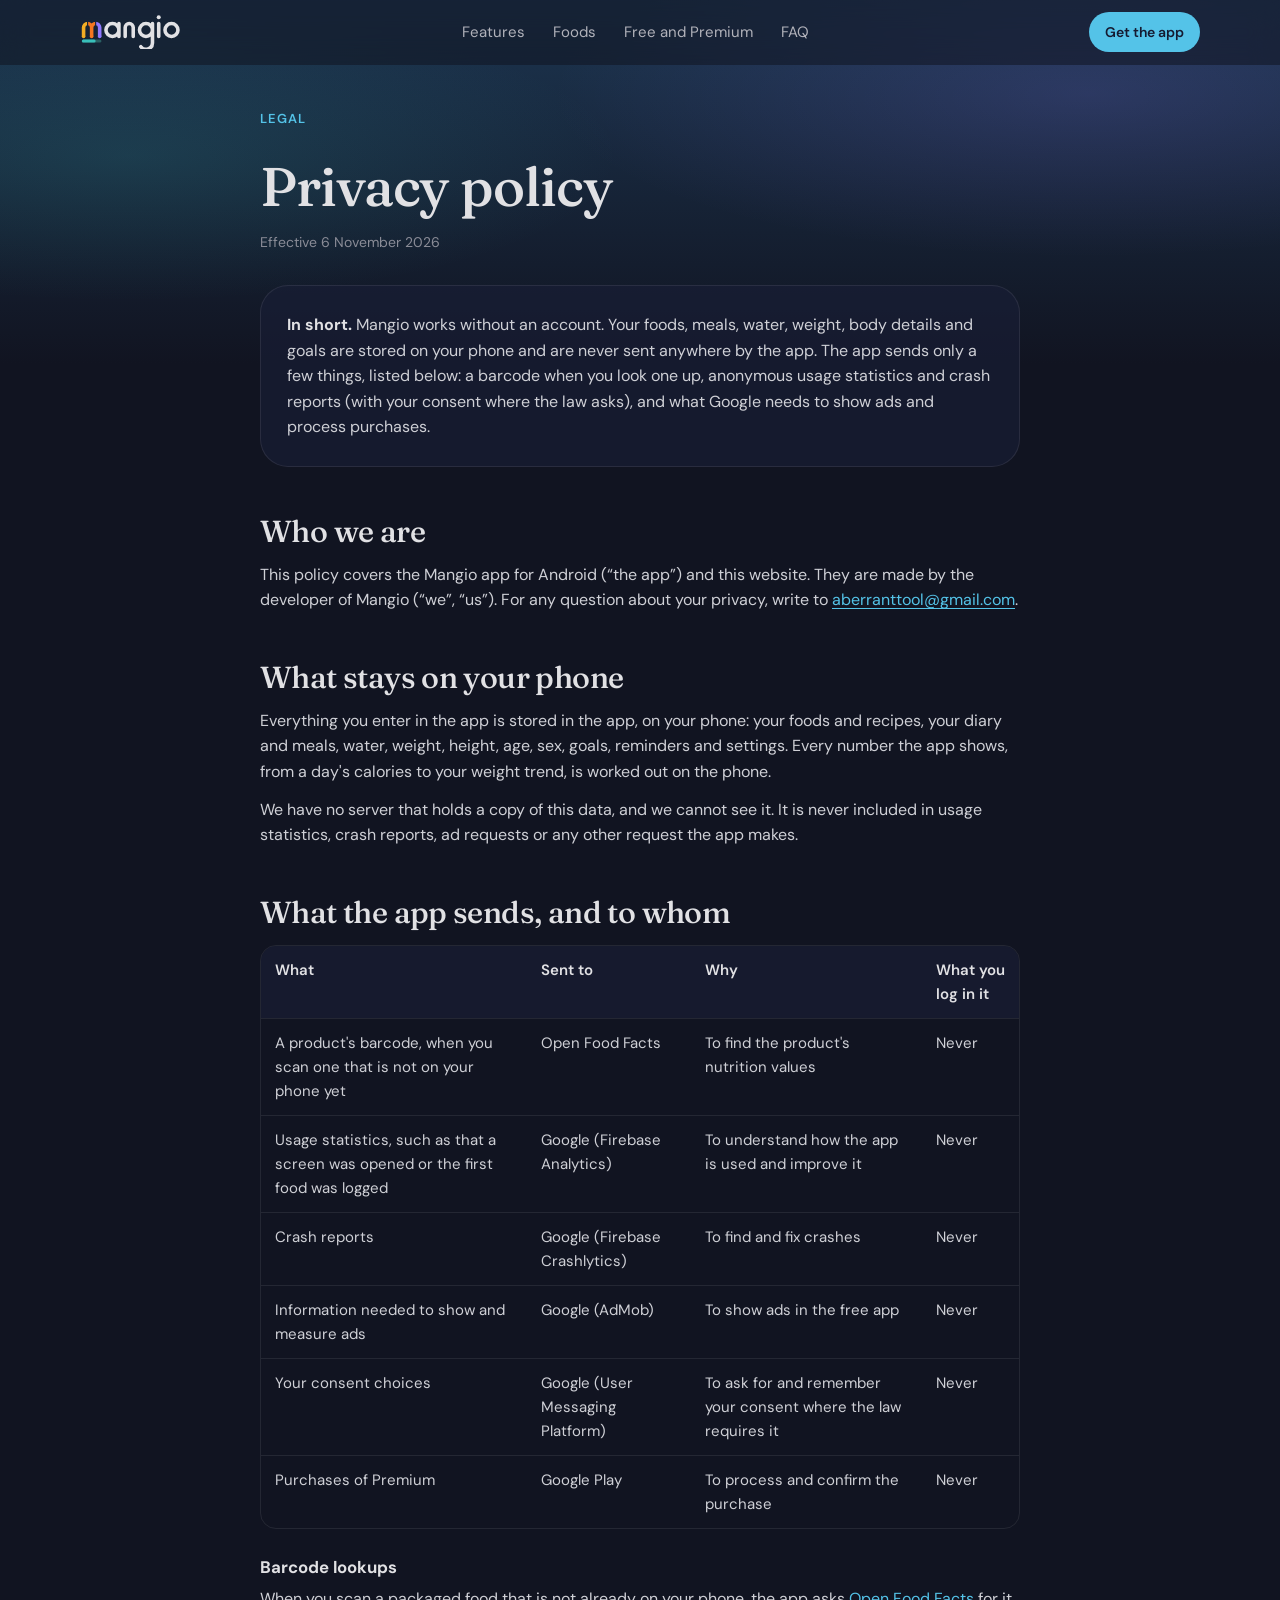
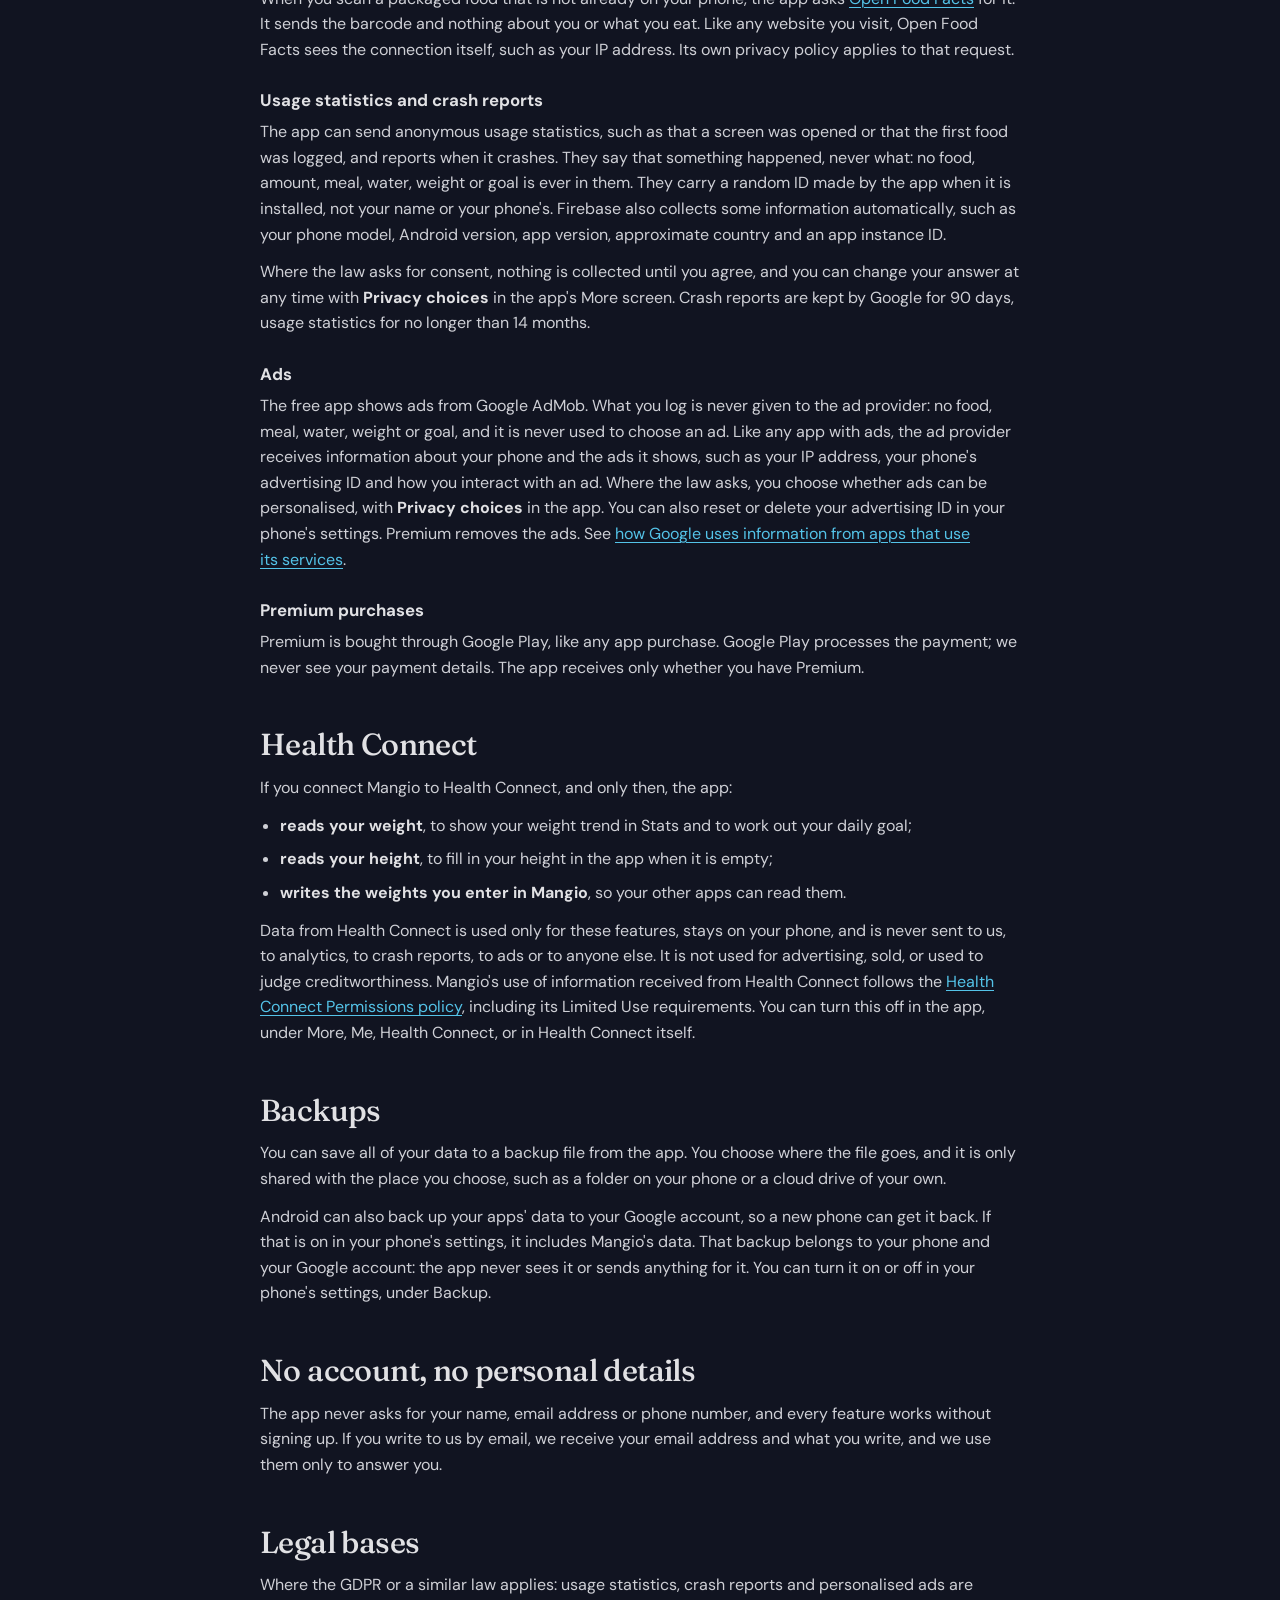
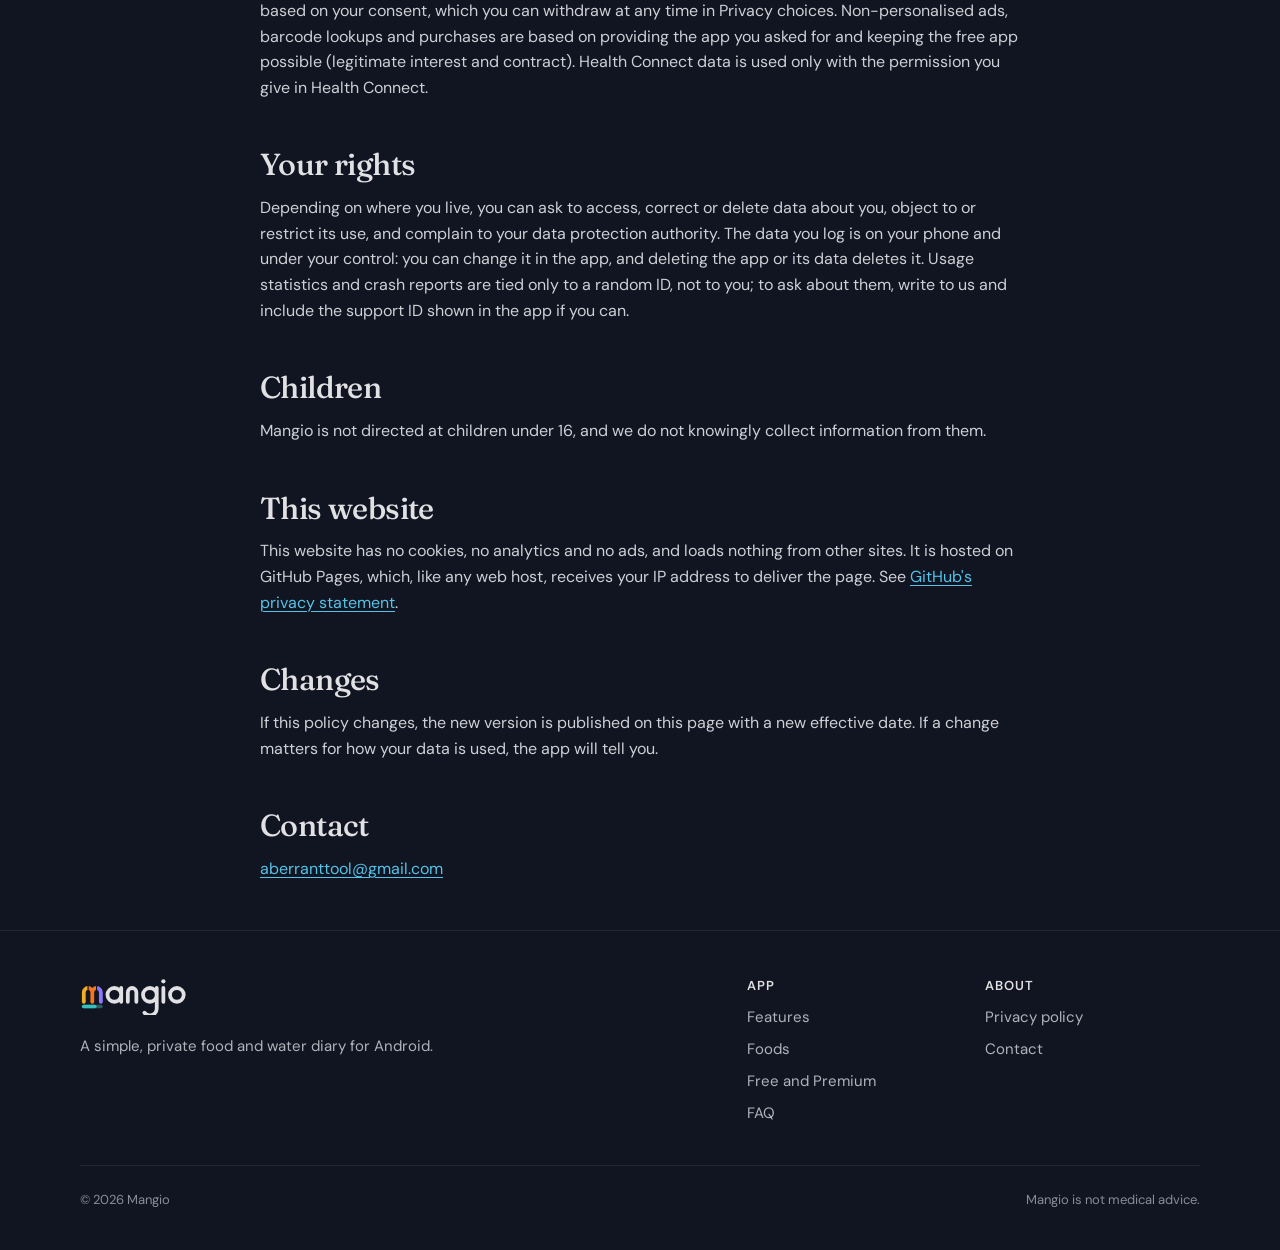
==== privacy/index.html @ 632b17ab "First version of the Mangio website: home page, privacy policy and 404, dark only, in the app's colo" ====
<!doctype html>
<html lang="en">
<head>
  <meta charset="utf-8">
  <meta name="viewport" content="width=device-width, initial-scale=1, viewport-fit=cover">
  <title>Privacy policy · Mangio</title>
  <meta name="description" content="What Mangio keeps on your phone, what it sends and to whom, and your choices. What you log is never sent anywhere.">
  <link rel="canonical" href="https://mangiodiary.com/privacy/">
  <meta name="theme-color" content="#111421">
  <meta name="color-scheme" content="dark">
  <link rel="icon" href="/favicon.svg" type="image/svg+xml">
  <link rel="apple-touch-icon" href="/assets/img/apple-touch-icon.png">
  <meta property="og:type" content="article">
  <meta property="og:site_name" content="Mangio">
  <meta property="og:title" content="Mangio privacy policy">
  <meta property="og:url" content="https://mangiodiary.com/privacy/">
  <link rel="preload" href="/assets/fonts/fraunces.woff2" as="font" type="font/woff2" crossorigin>
  <link rel="preload" href="/assets/fonts/dm-sans.woff2" as="font" type="font/woff2" crossorigin>
  <link rel="stylesheet" href="/assets/css/site.css">
</head>
<body>
  <a class="skip" href="#main">Skip to content</a>
  <div class="backdrop" aria-hidden="true" style="height:520px"></div>

  <header class="site-header">
    <nav class="wrap nav" aria-label="Main">
      <a class="brand" href="/" aria-label="Mangio home">
        <svg viewBox="6 10 226 76" aria-hidden="true"><use href="#wordmark"/></svg>
      </a>
      <ul class="nav-links">
        <li><a href="/#features">Features</a></li>
        <li><a href="/#foods">Foods</a></li>
        <li><a href="/#plans">Free and Premium</a></li>
        <li><a href="/#faq">FAQ</a></li>
      </ul>
      <a class="btn btn-primary btn-small" href="/#get">Get the app</a>
    </nav>
  </header>

  <main id="main" class="wrap">
    <article class="doc">
      <span class="eyebrow">Legal</span>
      <h1>Privacy policy</h1>
      <p class="updated">Effective 6 November 2026</p>

      <div class="card summary">
        <p style="margin-top:0"><strong>In short.</strong> Mangio works without an account. Your foods, meals, water, weight, body details and goals are stored on your phone and are never sent anywhere by the app. The app sends only a few things, listed below: a barcode when you look one up, anonymous usage statistics and crash reports (with your consent where the law asks), and what Google needs to show ads and process purchases.</p>
      </div>

      <h2>Who we are</h2>
      <p>This policy covers the Mangio app for Android (“the app”) and this website. They are made by the developer of Mangio (“we”, “us”). For any question about your privacy, write to <a href="mailto:aberranttool@gmail.com">aberranttool@gmail.com</a>.</p>

      <h2>What stays on your phone</h2>
      <p>Everything you enter in the app is stored in the app, on your phone: your foods and recipes, your diary and meals, water, weight, height, age, sex, goals, reminders and settings. Every number the app shows, from a day's calories to your weight trend, is worked out on the phone.</p>
      <p>We have no server that holds a copy of this data, and we cannot see it. It is never included in usage statistics, crash reports, ad requests or any other request the app makes.</p>

      <h2>What the app sends, and to whom</h2>
      <div class="table-wrap">
        <table>
          <thead>
            <tr><th>What</th><th>Sent to</th><th>Why</th><th>What you log in it</th></tr>
          </thead>
          <tbody>
            <tr><td>A product's barcode, when you scan one that is not on your phone yet</td><td>Open Food Facts</td><td>To find the product's nutrition values</td><td>Never</td></tr>
            <tr><td>Usage statistics, such as that a screen was opened or the first food was logged</td><td>Google (Firebase Analytics)</td><td>To understand how the app is used and improve it</td><td>Never</td></tr>
            <tr><td>Crash reports</td><td>Google (Firebase Crashlytics)</td><td>To find and fix crashes</td><td>Never</td></tr>
            <tr><td>Information needed to show and measure ads</td><td>Google (AdMob)</td><td>To show ads in the free app</td><td>Never</td></tr>
            <tr><td>Your consent choices</td><td>Google (User Messaging Platform)</td><td>To ask for and remember your consent where the law requires it</td><td>Never</td></tr>
            <tr><td>Purchases of Premium</td><td>Google Play</td><td>To process and confirm the purchase</td><td>Never</td></tr>
          </tbody>
        </table>
      </div>

      <h3>Barcode lookups</h3>
      <p>When you scan a packaged food that is not already on your phone, the app asks <a href="https://world.openfoodfacts.org">Open Food Facts</a> for it. It sends the barcode and nothing about you or what you eat. Like any website you visit, Open Food Facts sees the connection itself, such as your IP address. Its own privacy policy applies to that request.</p>

      <h3>Usage statistics and crash reports</h3>
      <p>The app can send anonymous usage statistics, such as that a screen was opened or that the first food was logged, and reports when it crashes. They say that something happened, never what: no food, amount, meal, water, weight or goal is ever in them. They carry a random ID made by the app when it is installed, not your name or your phone's. Firebase also collects some information automatically, such as your phone model, Android version, app version, approximate country and an app instance ID.</p>
      <p>Where the law asks for consent, nothing is collected until you agree, and you can change your answer at any time with <strong>Privacy choices</strong> in the app's More screen. Crash reports are kept by Google for 90 days, usage statistics for no longer than 14 months.</p>

      <h3>Ads</h3>
      <p>The free app shows ads from Google AdMob. What you log is never given to the ad provider: no food, meal, water, weight or goal, and it is never used to choose an ad. Like any app with ads, the ad provider receives information about your phone and the ads it shows, such as your IP address, your phone's advertising ID and how you interact with an ad. Where the law asks, you choose whether ads can be personalised, with <strong>Privacy choices</strong> in the app. You can also reset or delete your advertising ID in your phone's settings. Premium removes the ads. See <a href="https://policies.google.com/technologies/partner-sites">how Google uses information from apps that use its services</a>.</p>

      <h3>Premium purchases</h3>
      <p>Premium is bought through Google Play, like any app purchase. Google Play processes the payment; we never see your payment details. The app receives only whether you have Premium.</p>

      <h2>Health Connect</h2>
      <p>If you connect Mangio to Health Connect, and only then, the app:</p>
      <ul>
        <li><strong>reads your weight</strong>, to show your weight trend in Stats and to work out your daily goal;</li>
        <li><strong>reads your height</strong>, to fill in your height in the app when it is empty;</li>
        <li><strong>writes the weights you enter in Mangio</strong>, so your other apps can read them.</li>
      </ul>
      <p>Data from Health Connect is used only for these features, stays on your phone, and is never sent to us, to analytics, to crash reports, to ads or to anyone else. It is not used for advertising, sold, or used to judge creditworthiness. Mangio's use of information received from Health Connect follows the <a href="https://support.google.com/googleplay/android-developer/answer/12991134">Health Connect Permissions policy</a>, including its Limited Use requirements. You can turn this off in the app, under More, Me, Health Connect, or in Health Connect itself.</p>

      <h2>Backups</h2>
      <p>You can save all of your data to a backup file from the app. You choose where the file goes, and it is only shared with the place you choose, such as a folder on your phone or a cloud drive of your own.</p>
      <p>Android can also back up your apps' data to your Google account, so a new phone can get it back. If that is on in your phone's settings, it includes Mangio's data. That backup belongs to your phone and your Google account: the app never sees it or sends anything for it. You can turn it on or off in your phone's settings, under Backup.</p>

      <h2>No account, no personal details</h2>
      <p>The app never asks for your name, email address or phone number, and every feature works without signing up. If you write to us by email, we receive your email address and what you write, and we use them only to answer you.</p>

      <h2>Legal bases</h2>
      <p>Where the GDPR or a similar law applies: usage statistics, crash reports and personalised ads are based on your consent, which you can withdraw at any time in Privacy choices. Non-personalised ads, barcode lookups and purchases are based on providing the app you asked for and keeping the free app possible (legitimate interest and contract). Health Connect data is used only with the permission you give in Health Connect.</p>

      <h2>Your rights</h2>
      <p>Depending on where you live, you can ask to access, correct or delete data about you, object to or restrict its use, and complain to your data protection authority. The data you log is on your phone and under your control: you can change it in the app, and deleting the app or its data deletes it. Usage statistics and crash reports are tied only to a random ID, not to you; to ask about them, write to us and include the support ID shown in the app if you can.</p>

      <h2>Children</h2>
      <p>Mangio is not directed at children under 16, and we do not knowingly collect information from them.</p>

      <h2>This website</h2>
      <p>This website has no cookies, no analytics and no ads, and loads nothing from other sites. It is hosted on GitHub Pages, which, like any web host, receives your IP address to deliver the page. See <a href="https://docs.github.com/en/site-policy/privacy-policies/github-general-privacy-statement">GitHub's privacy statement</a>.</p>

      <h2>Changes</h2>
      <p>If this policy changes, the new version is published on this page with a new effective date. If a change matters for how your data is used, the app will tell you.</p>

      <h2>Contact</h2>
      <p><a href="mailto:aberranttool@gmail.com">aberranttool@gmail.com</a></p>
    </article>
  </main>

  <footer class="site-footer">
    <div class="wrap">
      <div class="footer-grid">
        <div>
          <a class="brand" href="/" aria-label="Mangio home">
            <svg viewBox="6 10 226 76" aria-hidden="true"><use href="#wordmark"/></svg>
          </a>
          <p>A simple, private food and water diary for Android.</p>
        </div>
        <div class="footer-cols">
          <div>
            <h2>App</h2>
            <ul>
              <li><a href="/#features">Features</a></li>
              <li><a href="/#foods">Foods</a></li>
              <li><a href="/#plans">Free and Premium</a></li>
              <li><a href="/#faq">FAQ</a></li>
            </ul>
          </div>
          <div>
            <h2>About</h2>
            <ul>
              <li><a href="/privacy/">Privacy policy</a></li>
              <li><a href="mailto:aberranttool@gmail.com">Contact</a></li>
            </ul>
          </div>
        </div>
      </div>
      <div class="legal">
        <span>© <span data-year>2026</span> Mangio</span>
        <span>Mangio is not medical advice.</span>
      </div>
    </div>
  </footer>

  <svg width="0" height="0" style="position:absolute" aria-hidden="true" focusable="false">
    <defs>
      <clipPath id="mark-clip"><path d="M0,0 H21.75 V100 H0 Z M24.25,0 H39.75 V100 H24.25 Z M42.25,0 H70 V100 H42.25 Z"/></clipPath>
      <g id="mark">
        <g clip-path="url(#mark-clip)" fill="none" stroke-width="8">
          <path d="M14,58 V38 A9,9 0 0,1 23,29" stroke="#F2AD24"/>
          <path d="M23,29 A9,9 0 0,1 32,38 V58 M32,38 A9,9 0 0,1 41,29" stroke="#F47621"/>
          <path d="M41,29 A9,9 0 0,1 50,38 V58" stroke="#8F78FF"/>
          <circle cx="14" cy="58" r="4" fill="#F2AD24" stroke="none"/>
          <circle cx="32" cy="58" r="4" fill="#F47621" stroke="none"/>
          <circle cx="50" cy="58" r="4" fill="#8F78FF" stroke="none"/>
        </g>
        <path d="M13.5,64.5 H50.5 A3.5,3.5 0 0,1 50.5,71.5 H13.5 A3.5,3.5 0 0,1 13.5,64.5 Z" fill="#2A5F63"/>
        <path d="M13.5,64.5 H37.5 A3.5,3.5 0 0,1 37.5,71.5 H13.5 A3.5,3.5 0 0,1 13.5,64.5 Z" fill="#38BFBA"/>
      </g>
      <g id="wordmark">
        <use href="#mark"/>
        <path d="M64,43.5 A14.5,14.5 0 1,0 93,43.5 A14.5,14.5 0 1,0 64,43.5 M93,29 V58 M107,58 V38 A9,9 0 0,1 125,38 V58 M139,43.5 A14.5,14.5 0 1,0 168,43.5 A14.5,14.5 0 1,0 139,43.5 M168,29 V72 A14.5,14.5 0 0,1 142,81 M182,29 V58 M196,43.5 A14.5,14.5 0 1,0 225,43.5 A14.5,14.5 0 1,0 196,43.5" fill="none" stroke="#e1e1e4" stroke-width="8" stroke-linecap="round"/>
        <circle cx="182" cy="15" r="4.5" fill="#e1e1e4"/>
      </g>
    </defs>
  </svg>

  <script src="/assets/js/site.js" defer></script>
</body>
</html>
---- assets/css/site.css ----
/* Mangio website. Dark only, colours from the app's dark theme (core/design Theme.kt, colors.xml). */

@font-face {
  font-family: "Fraunces";
  src: url("../fonts/fraunces.woff2") format("woff2");
  font-weight: 100 900;
  font-style: normal;
  font-display: swap;
}

@font-face {
  font-family: "DM Sans";
  src: url("../fonts/dm-sans.woff2") format("woff2");
  font-weight: 100 1000;
  font-style: normal;
  font-display: swap;
}

:root {
  color-scheme: dark;

  /* App theme */
  --bg: #111421;
  --bg-deep: #0c0e18;
  --bg-top: #1c3550;
  --surface: #1a1f38;
  --surface-soft: rgba(26, 31, 56, 0.6);
  --text: #e1e1e4;
  --muted: #b1b2ba;
  --faint: #8a8c97;
  --primary: #54c3e8;
  --on-primary: #151a30;
  --line: rgba(225, 225, 228, 0.09);
  --line-strong: rgba(225, 225, 228, 0.16);

  /* Nutrient colours, as in the app and its logo */
  --calories: #38bfba;
  --carbs: #f2ad24;
  --protein: #f47621;
  --fat: #8f78ff;
  --water: #4a90e8;
  --success: #48c942;

  --serif: "Fraunces", Georgia, "Times New Roman", serif;
  --sans: "DM Sans", system-ui, -apple-system, "Segoe UI", Roboto, sans-serif;

  --gutter: 20px;
  --max: 1160px;
  --radius-lg: 28px;
  --radius-md: 20px;
}

*,
*::before,
*::after {
  box-sizing: border-box;
}

html {
  -webkit-text-size-adjust: 100%;
  text-size-adjust: 100%;
  scroll-behavior: smooth;
  scroll-padding-top: 84px;
}

@media (prefers-reduced-motion: reduce) {
  html {
    scroll-behavior: auto;
  }

  *,
  *::before,
  *::after {
    transition: none !important;
    animation: none !important;
  }
}

body {
  margin: 0;
  background: var(--bg);
  color: var(--text);
  font-family: var(--sans);
  font-size: 16px;
  line-height: 1.6;
  -webkit-font-smoothing: antialiased;
  overflow-x: hidden;
}

img,
svg {
  display: block;
  max-width: 100%;
}

a {
  color: var(--primary);
  text-decoration-thickness: 1px;
  text-underline-offset: 3px;
}

a:hover {
  color: #8ad8f2;
}

:focus-visible {
  outline: 2px solid var(--primary);
  outline-offset: 3px;
  border-radius: 6px;
}

h1,
h2,
h3 {
  font-family: var(--serif);
  font-weight: 500;
  line-height: 1.08;
  letter-spacing: -0.02em;
  margin: 0;
  text-wrap: balance;
  font-variation-settings: "SOFT" 50, "WONK" 0;
}

h1 {
  font-size: clamp(2.6rem, 9vw, 4.5rem);
}

h2 {
  font-size: clamp(2rem, 6.4vw, 3.1rem);
}

h3 {
  font-size: 1.35rem;
  line-height: 1.25;
  letter-spacing: -0.01em;
}

p {
  margin: 0;
  text-wrap: pretty;
}

.wrap {
  width: 100%;
  max-width: var(--max);
  margin: 0 auto;
  padding: 0 var(--gutter);
}

.skip {
  position: absolute;
  left: -9999px;
  top: 8px;
  z-index: 100;
  background: var(--primary);
  color: var(--on-primary);
  padding: 8px 14px;
  border-radius: 999px;
}

.skip:focus {
  left: 8px;
}

/* Page background: the app's blue-to-night gradient, with soft nutrient-coloured glows */
.backdrop {
  position: absolute;
  inset: 0 0 auto 0;
  height: 1100px;
  z-index: -1;
  pointer-events: none;
  background:
    radial-gradient(60% 45% at 85% 18%, rgba(143, 120, 255, 0.16), transparent 70%),
    radial-gradient(55% 40% at 10% 30%, rgba(56, 191, 186, 0.14), transparent 70%),
    linear-gradient(180deg, var(--bg-top) 0%, var(--bg) 70%);
}

/* Header */
.site-header {
  position: sticky;
  top: 0;
  z-index: 50;
  backdrop-filter: blur(14px);
  -webkit-backdrop-filter: blur(14px);
  background: rgba(17, 20, 33, 0.55);
  border-bottom: 1px solid transparent;
  transition: border-color 0.2s, background 0.2s;
}

.site-header.scrolled {
  background: rgba(17, 20, 33, 0.82);
  border-bottom-color: var(--line);
}

.nav {
  display: flex;
  align-items: center;
  justify-content: space-between;
  gap: 16px;
  height: 64px;
}

.brand {
  display: inline-flex;
  align-items: center;
  color: var(--text);
}

.brand svg {
  height: 34px;
  width: auto;
}

.nav-links {
  display: none;
  list-style: none;
  margin: 0;
  padding: 0;
  gap: 28px;
}

.nav-links a {
  color: var(--muted);
  text-decoration: none;
  font-size: 15px;
}

.nav-links a:hover {
  color: var(--text);
}

@media (min-width: 820px) {
  .nav-links {
    display: flex;
  }
}

/* Buttons */
.btn {
  display: inline-flex;
  align-items: center;
  justify-content: center;
  gap: 10px;
  min-height: 48px;
  padding: 0 22px;
  border-radius: 999px;
  font-family: var(--sans);
  font-size: 15px;
  font-weight: 600;
  text-decoration: none;
  white-space: nowrap;
  transition: transform 0.15s, background 0.15s, border-color 0.15s;
}

.btn:active {
  transform: scale(0.98);
}

.btn-primary {
  background: var(--primary);
  color: var(--on-primary);
}

.btn-primary:hover {
  background: #7bd3ef;
  color: var(--on-primary);
}

.btn-ghost {
  color: var(--text);
  border: 1px solid var(--line-strong);
  background: rgba(225, 225, 228, 0.03);
}

.btn-ghost:hover {
  color: var(--text);
  border-color: rgba(225, 225, 228, 0.32);
}

.btn-small {
  min-height: 40px;
  padding: 0 16px;
  font-size: 14px;
}

/* Google Play button, drawn from shapes; "Coming soon" until the listing is live */
.store {
  display: inline-flex;
  align-items: center;
  gap: 12px;
  min-height: 56px;
  padding: 8px 22px 8px 16px;
  border-radius: 16px;
  background: #000;
  border: 1px solid var(--line-strong);
  color: #fff;
  text-decoration: none;
}

.store:hover {
  color: #fff;
  border-color: rgba(225, 225, 228, 0.36);
}

.store svg {
  width: 26px;
  height: 28px;
  flex: none;
}

.store span {
  display: flex;
  flex-direction: column;
  line-height: 1.15;
}

.store small {
  font-size: 11px;
  letter-spacing: 0.04em;
  text-transform: uppercase;
  color: #c9cad0;
}

.store strong {
  font-size: 19px;
  font-weight: 600;
  letter-spacing: -0.01em;
}

/* Small labels */
.eyebrow {
  display: inline-flex;
  align-items: center;
  gap: 8px;
  font-size: 13px;
  font-weight: 600;
  letter-spacing: 0.08em;
  text-transform: uppercase;
  color: var(--primary);
  margin-bottom: 16px;
}

.pill {
  display: inline-flex;
  align-items: center;
  gap: 10px;
  padding: 6px 14px 6px 6px;
  border-radius: 999px;
  border: 1px solid var(--line-strong);
  background: rgba(26, 31, 56, 0.55);
  color: var(--muted);
  font-size: 14px;
}

.pill b {
  padding: 3px 10px;
  border-radius: 999px;
  background: rgba(84, 195, 232, 0.16);
  color: var(--primary);
  font-size: 12px;
  font-weight: 700;
  letter-spacing: 0.04em;
  text-transform: uppercase;
}

/* Hero */
.hero {
  padding: 40px 0 72px;
}

.hero-grid {
  display: grid;
  gap: 48px;
  align-items: center;
}

.hero h1 {
  margin: 22px 0 20px;
}

.hero h1 em {
  font-style: italic;
  color: var(--primary);
}

.lead {
  font-size: 18px;
  color: var(--muted);
  max-width: 34em;
}

.hero-actions {
  display: flex;
  flex-wrap: wrap;
  gap: 12px;
  margin-top: 30px;
}

.facts {
  display: grid;
  grid-template-columns: repeat(3, minmax(0, 1fr));
  gap: 12px;
  margin: 40px 0 0;
  padding: 0;
  list-style: none;
  max-width: 520px;
}

.facts li {
  border-left: 1px solid var(--line-strong);
  padding-left: 14px;
}

.facts strong {
  display: block;
  font-family: var(--serif);
  font-weight: 500;
  font-size: clamp(1.6rem, 6vw, 2.1rem);
  line-height: 1.1;
  color: var(--text);
}

.facts span {
  display: block;
  font-size: 13px;
  line-height: 1.35;
  color: var(--muted);
  margin-top: 4px;
}

.hero-phones {
  position: relative;
  display: flex;
  justify-content: center;
  padding: 0 0 8px;
}

.hero-phones .phone-back {
  display: none;
}

@media (min-width: 560px) {
  .hero-phones .phone-back {
    display: block;
    position: absolute;
    left: 50%;
    top: 48px;
    transform: translateX(10%) rotate(5deg);
    opacity: 0.85;
  }

  .hero-phones .phone-front {
    transform: translateX(-26%) rotate(-3deg);
  }
}

@media (min-width: 960px) {
  .hero {
    padding: 64px 0 96px;
  }

  .hero-grid {
    grid-template-columns: 1.05fr 1fr;
  }

  .hero-phones {
    min-height: 640px;
  }
}

/* Phone mockup */
.phone {
  position: relative;
  width: min(280px, 72vw);
  aspect-ratio: 1080 / 2280;
  border-radius: 40px;
  padding: 9px;
  background: linear-gradient(160deg, #2a3150, #12162a 60%);
  box-shadow:
    0 0 0 1px rgba(225, 225, 228, 0.12),
    0 30px 80px -20px rgba(0, 0, 0, 0.7),
    0 0 90px -30px rgba(84, 195, 232, 0.35);
}

.phone::before {
  /* Camera punch hole */
  content: "";
  position: absolute;
  top: 17px;
  left: 50%;
  width: 10px;
  height: 10px;
  margin-left: -5px;
  border-radius: 50%;
  background: #05060a;
  z-index: 2;
}

.phone img {
  width: 100%;
  height: 100%;
  object-fit: cover;
  object-position: top;
  border-radius: 31px;
  background: var(--bg);
}

/* Sections */
.section {
  padding: 72px 0;
}

@media (min-width: 960px) {
  .section {
    padding: 112px 0;
  }
}

.section-head {
  max-width: 720px;
  margin-bottom: 40px;
}

.section-head p {
  margin-top: 18px;
  font-size: 18px;
  color: var(--muted);
}

.center {
  text-align: center;
  margin-left: auto;
  margin-right: auto;
}

.card {
  background: var(--surface-soft);
  border: 1px solid var(--line);
  border-radius: var(--radius-lg);
  padding: 26px;
}

.card p {
  color: var(--muted);
  margin-top: 10px;
}

.grid-3 {
  display: grid;
  gap: 16px;
}

@media (min-width: 760px) {
  .grid-3 {
    grid-template-columns: repeat(3, 1fr);
  }
}

.icon-dot {
  width: 48px;
  height: 48px;
  border-radius: 50%;
  display: grid;
  place-items: center;
  margin-bottom: 20px;
  border: 3px solid currentColor;
}

.icon-dot svg {
  width: 22px;
  height: 22px;
}

.c-calories { color: var(--calories); }
.c-carbs { color: var(--carbs); }
.c-protein { color: var(--protein); }
.c-fat { color: var(--fat); }
.c-water { color: var(--water); }
.c-primary { color: var(--primary); }

/* Feature switcher */
.features {
  display: grid;
  gap: 40px;
  align-items: center;
}

.features .phone-wrap {
  display: flex;
  justify-content: center;
}

.feature-list {
  display: grid;
  gap: 10px;
  margin: 0;
  padding: 0;
  list-style: none;
}

.feature-tab {
  width: 100%;
  text-align: left;
  font: inherit;
  color: inherit;
  cursor: pointer;
  background: transparent;
  border: 1px solid transparent;
  border-radius: var(--radius-md);
  padding: 18px 20px;
  display: grid;
  grid-template-columns: auto 1fr;
  gap: 4px 16px;
  transition: background 0.2s, border-color 0.2s;
}

.feature-tab:hover {
  background: rgba(26, 31, 56, 0.4);
}

.feature-tab[aria-selected="true"] {
  background: var(--surface-soft);
  border-color: var(--line-strong);
}

.feature-tab .num {
  grid-row: span 2;
  font-family: var(--serif);
  font-size: 15px;
  color: var(--faint);
  padding-top: 3px;
}

.feature-tab[aria-selected="true"] .num {
  color: var(--primary);
}

.feature-tab h3 {
  font-size: 1.25rem;
}

.feature-tab p {
  color: var(--muted);
  font-size: 15px;
}

.phone-swap img {
  transition: opacity 0.25s;
}

@media (min-width: 900px) {
  .features {
    grid-template-columns: 1fr 1fr;
    gap: 64px;
  }

  .features .phone-wrap {
    order: 2;
  }

  .phone-swap {
    width: 300px;
  }
}

/* "And also" grid */
.also {
  display: grid;
  gap: 12px;
  margin-top: 56px;
}

@media (min-width: 560px) {
  .also {
    grid-template-columns: repeat(2, 1fr);
  }
}

@media (min-width: 960px) {
  .also {
    grid-template-columns: repeat(3, 1fr);
  }
}

.also .card {
  padding: 22px;
  border-radius: var(--radius-md);
}

.also h3 {
  font-family: var(--sans);
  font-weight: 600;
  font-size: 1.05rem;
  letter-spacing: 0;
  display: flex;
  align-items: center;
  gap: 10px;
}

.also h3 svg {
  width: 20px;
  height: 20px;
  flex: none;
}

.also p {
  font-size: 15px;
  margin-top: 6px;
}

/* Food sources */
.sources {
  display: flex;
  flex-wrap: wrap;
  gap: 10px;
  margin: 0;
  padding: 0;
  list-style: none;
}

.sources li {
  border: 1px solid var(--line-strong);
  background: rgba(26, 31, 56, 0.45);
  border-radius: 999px;
  padding: 8px 16px;
  font-size: 14px;
  color: var(--text);
}

.sources li span {
  color: var(--faint);
}

.foods-panel {
  display: grid;
  gap: 32px;
  padding: 32px 26px;
  border-radius: 32px;
  border: 1px solid var(--line);
  background:
    radial-gradient(70% 90% at 100% 0%, rgba(242, 173, 36, 0.1), transparent 60%),
    radial-gradient(60% 90% at 0% 100%, rgba(244, 118, 33, 0.08), transparent 60%),
    var(--surface-soft);
}

@media (min-width: 900px) {
  .foods-panel {
    grid-template-columns: 1fr 1fr;
    align-items: center;
    padding: 56px;
    gap: 56px;
  }
}

/* Statement */
.statement {
  text-align: center;
}

.statement blockquote {
  margin: 0 auto;
  max-width: 860px;
  font-family: var(--serif);
  font-size: clamp(1.7rem, 5vw, 2.7rem);
  line-height: 1.2;
  letter-spacing: -0.015em;
  text-wrap: balance;
}

.statement blockquote span {
  color: var(--faint);
}

.statement p {
  margin-top: 22px;
  color: var(--muted);
}

/* Plans */
.plans {
  display: grid;
  gap: 16px;
  max-width: 900px;
  margin: 0 auto;
}

@media (min-width: 760px) {
  .plans {
    grid-template-columns: 1fr 1fr;
  }
}

.plan {
  padding: 30px 26px;
}

.plan.premium {
  border-color: rgba(84, 195, 232, 0.4);
  background:
    radial-gradient(90% 60% at 100% 0%, rgba(84, 195, 232, 0.14), transparent 70%),
    var(--surface-soft);
}

.plan .tag {
  font-size: 13px;
  font-weight: 600;
  letter-spacing: 0.08em;
  text-transform: uppercase;
  color: var(--muted);
}

.plan.premium .tag {
  color: var(--primary);
}

.plan h3 {
  font-size: 1.9rem;
  margin: 8px 0 6px;
}

.plan ul {
  list-style: none;
  margin: 22px 0 0;
  padding: 22px 0 0;
  border-top: 1px solid var(--line);
  display: grid;
  gap: 12px;
}

.plan li {
  display: grid;
  grid-template-columns: 20px 1fr;
  gap: 12px;
  color: var(--text);
  font-size: 15px;
}

.plan li svg {
  width: 20px;
  height: 20px;
  margin-top: 2px;
  color: var(--calories);
}

.plan.premium li svg {
  color: var(--primary);
}

.plan li small {
  color: var(--faint);
  font-size: 13px;
}

/* FAQ */
.faq {
  max-width: 820px;
  margin: 0 auto;
  border-top: 1px solid var(--line);
}

.faq details {
  border-bottom: 1px solid var(--line);
}

.faq summary {
  list-style: none;
  cursor: pointer;
  display: flex;
  justify-content: space-between;
  align-items: center;
  gap: 16px;
  padding: 22px 4px;
  font-size: 17px;
  font-weight: 600;
}

.faq summary::-webkit-details-marker {
  display: none;
}

.faq summary::after {
  content: "";
  flex: none;
  width: 12px;
  height: 12px;
  border-right: 2px solid var(--muted);
  border-bottom: 2px solid var(--muted);
  transform: rotate(45deg) translate(-3px, -3px);
  transition: transform 0.2s;
}

.faq details[open] summary::after {
  transform: rotate(-135deg) translate(-3px, -3px);
}

.faq .answer {
  padding: 0 4px 24px;
  color: var(--muted);
  max-width: 44em;
}

.faq .answer p + p {
  margin-top: 10px;
}

/* Closing call to action */
.cta {
  text-align: center;
  padding: 56px 24px;
  border-radius: 36px;
  border: 1px solid var(--line);
  background:
    radial-gradient(60% 80% at 50% 0%, rgba(84, 195, 232, 0.2), transparent 70%),
    radial-gradient(40% 60% at 0% 100%, rgba(143, 120, 255, 0.14), transparent 70%),
    radial-gradient(40% 60% at 100% 100%, rgba(56, 191, 186, 0.14), transparent 70%),
    var(--surface-soft);
}

.cta .mark {
  width: 76px;
  height: auto;
  margin: 0 auto 26px;
}

.cta p {
  margin: 16px auto 0;
  color: var(--muted);
  max-width: 32em;
}

.cta .hero-actions {
  justify-content: center;
}

.cta .note {
  font-size: 14px;
  color: var(--faint);
  margin-top: 18px;
}

@media (min-width: 760px) {
  .cta {
    padding: 88px 48px;
  }
}

/* Footer */
.site-footer {
  border-top: 1px solid var(--line);
  padding: 48px 0 40px;
  margin-top: 24px;
  color: var(--muted);
  font-size: 15px;
}

.footer-grid {
  display: grid;
  gap: 32px;
}

.footer-grid .brand svg {
  height: 36px;
}

.footer-grid p {
  margin-top: 12px;
  max-width: 24em;
}

.footer-cols {
  display: grid;
  grid-template-columns: repeat(2, minmax(0, 1fr));
  gap: 24px;
}

.footer-cols h2 {
  font-family: var(--sans);
  font-size: 13px;
  font-weight: 600;
  letter-spacing: 0.08em;
  text-transform: uppercase;
  color: var(--text);
  margin-bottom: 12px;
}

.footer-cols ul {
  list-style: none;
  margin: 0;
  padding: 0;
  display: grid;
  gap: 8px;
}

.footer-cols a {
  color: var(--muted);
  text-decoration: none;
}

.footer-cols a:hover {
  color: var(--text);
}

.legal {
  margin-top: 40px;
  padding-top: 24px;
  border-top: 1px solid var(--line);
  font-size: 13px;
  color: var(--faint);
  display: flex;
  flex-wrap: wrap;
  justify-content: space-between;
  gap: 8px 24px;
}

@media (min-width: 760px) {
  .footer-grid {
    grid-template-columns: 1.4fr 1fr;
  }
}

/* Long-form pages (privacy policy) */
.doc {
  max-width: 760px;
  margin: 0 auto;
  padding: 40px 0 24px;
}

.doc h1 {
  font-size: clamp(2.3rem, 8vw, 3.4rem);
  margin: 12px 0 14px;
}

.doc .updated {
  color: var(--faint);
  font-size: 14px;
}

.doc .summary {
  margin: 32px 0 8px;
}

.doc h2 {
  font-size: clamp(1.5rem, 5vw, 1.9rem);
  margin: 48px 0 14px;
}

.doc h3 {
  font-family: var(--sans);
  font-size: 1.05rem;
  font-weight: 700;
  letter-spacing: 0;
  margin: 28px 0 8px;
}

.doc p,
.doc li {
  color: #cfd0d6;
}

.doc p + p {
  margin-top: 12px;
}

.doc ul {
  padding-left: 20px;
  margin: 12px 0;
}

.doc li + li {
  margin-top: 8px;
}

.doc strong {
  color: var(--text);
}

.doc .table-wrap {
  overflow-x: auto;
  margin: 16px 0;
  border: 1px solid var(--line);
  border-radius: 16px;
}

.doc table {
  width: 100%;
  border-collapse: collapse;
  font-size: 15px;
  min-width: 560px;
}

.doc th,
.doc td {
  text-align: left;
  vertical-align: top;
  padding: 12px 14px;
  border-bottom: 1px solid var(--line);
  color: #cfd0d6;
}

.doc th {
  color: var(--text);
  font-weight: 600;
  background: rgba(26, 31, 56, 0.6);
}

.doc tr:last-child td {
  border-bottom: 0;
}

/* 404 */
.not-found {
  min-height: 60vh;
  display: grid;
  place-items: center;
  text-align: center;
  padding: 64px 0;
}

.not-found p {
  color: var(--muted);
  margin: 16px 0 28px;
}

/* Reveal on scroll (only when JS runs) */
.js .reveal {
  opacity: 0;
  transform: translateY(16px);
  transition: opacity 0.6s ease, transform 0.6s ease;
}

.js .reveal.in {
  opacity: 1;
  transform: none;
}
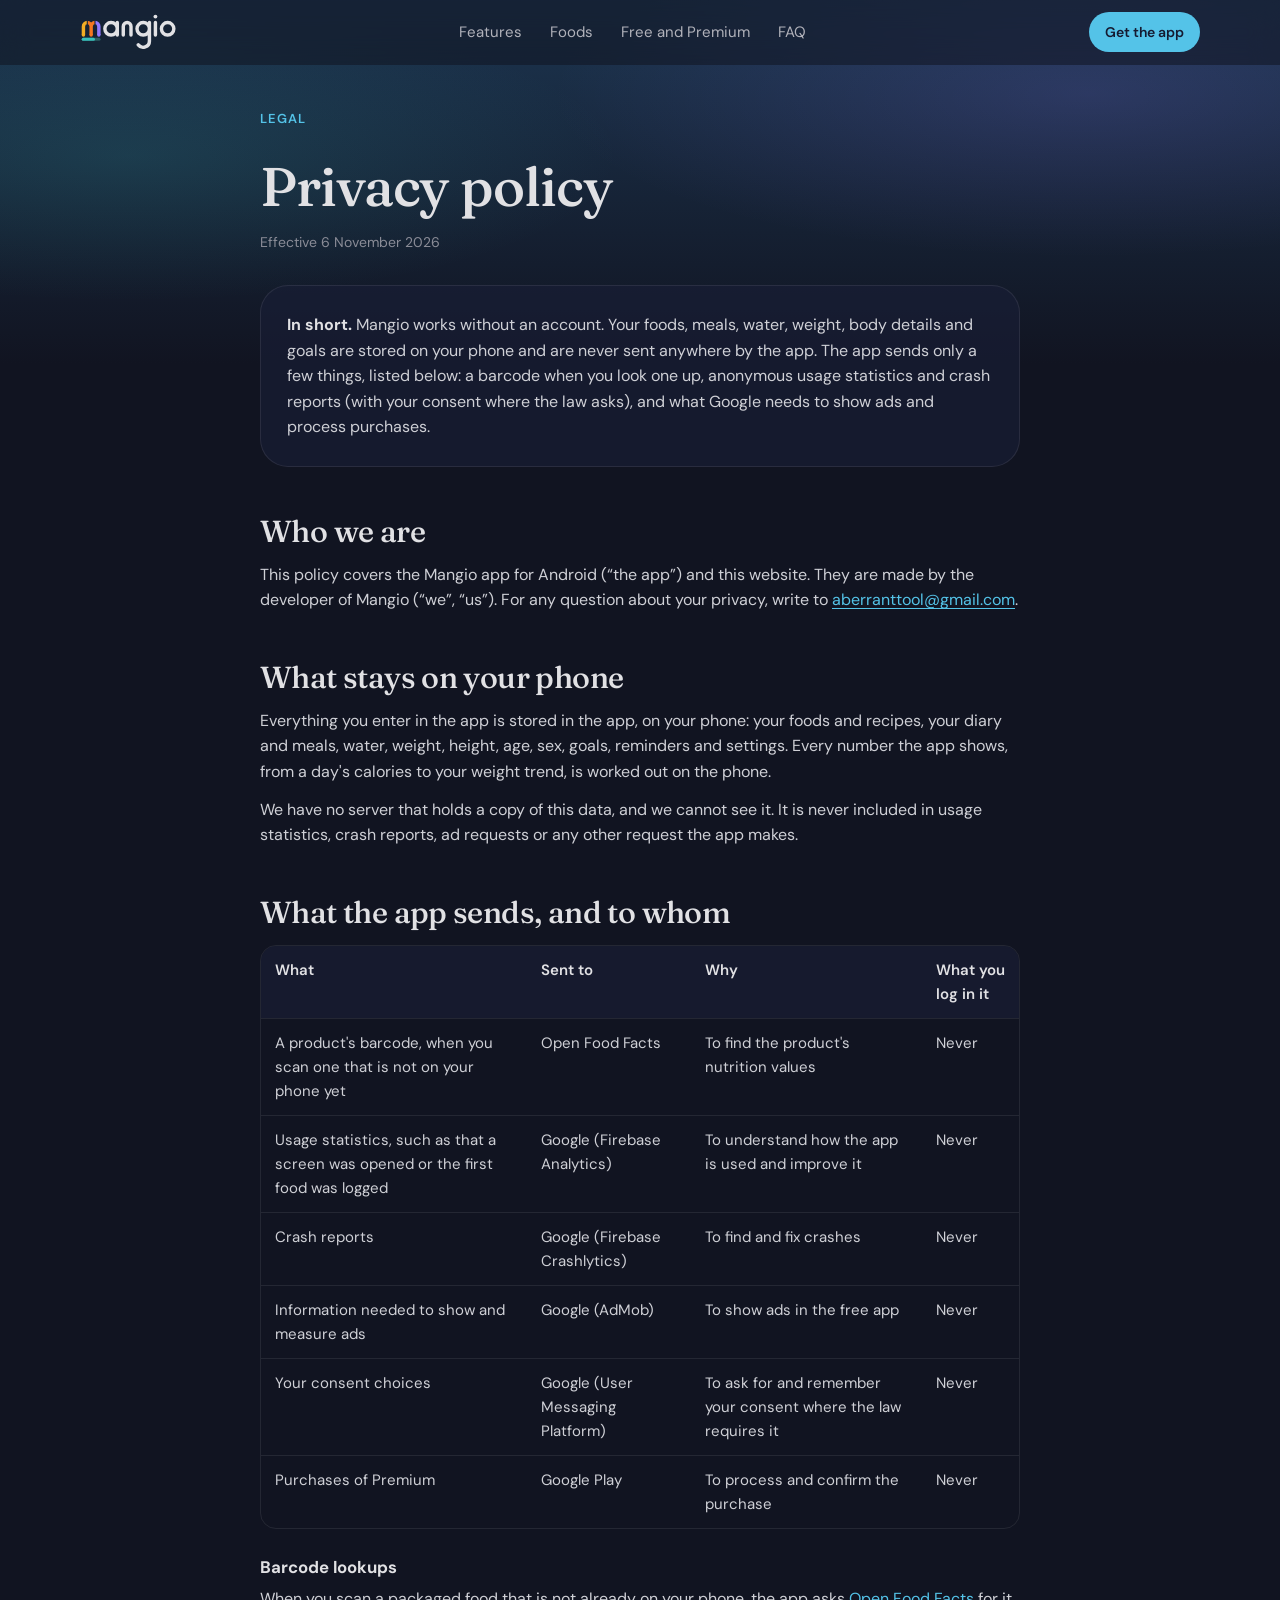
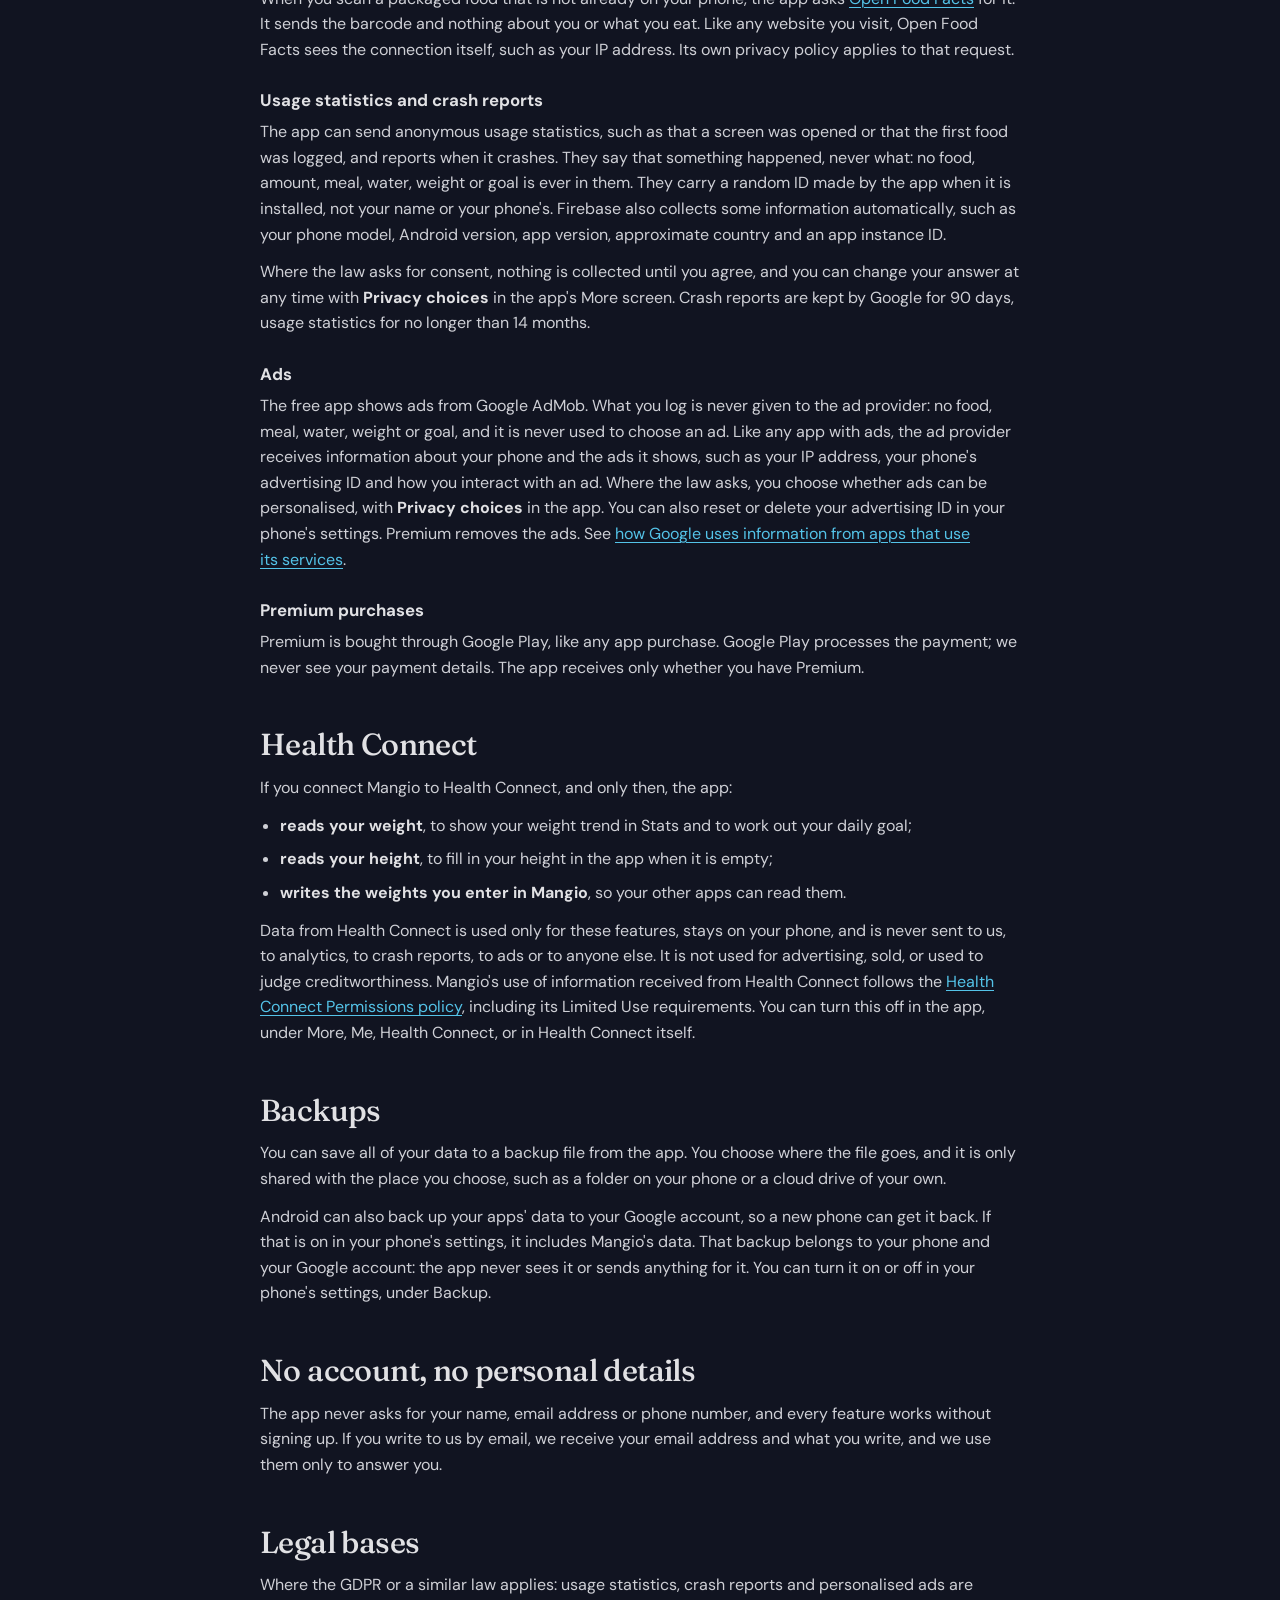
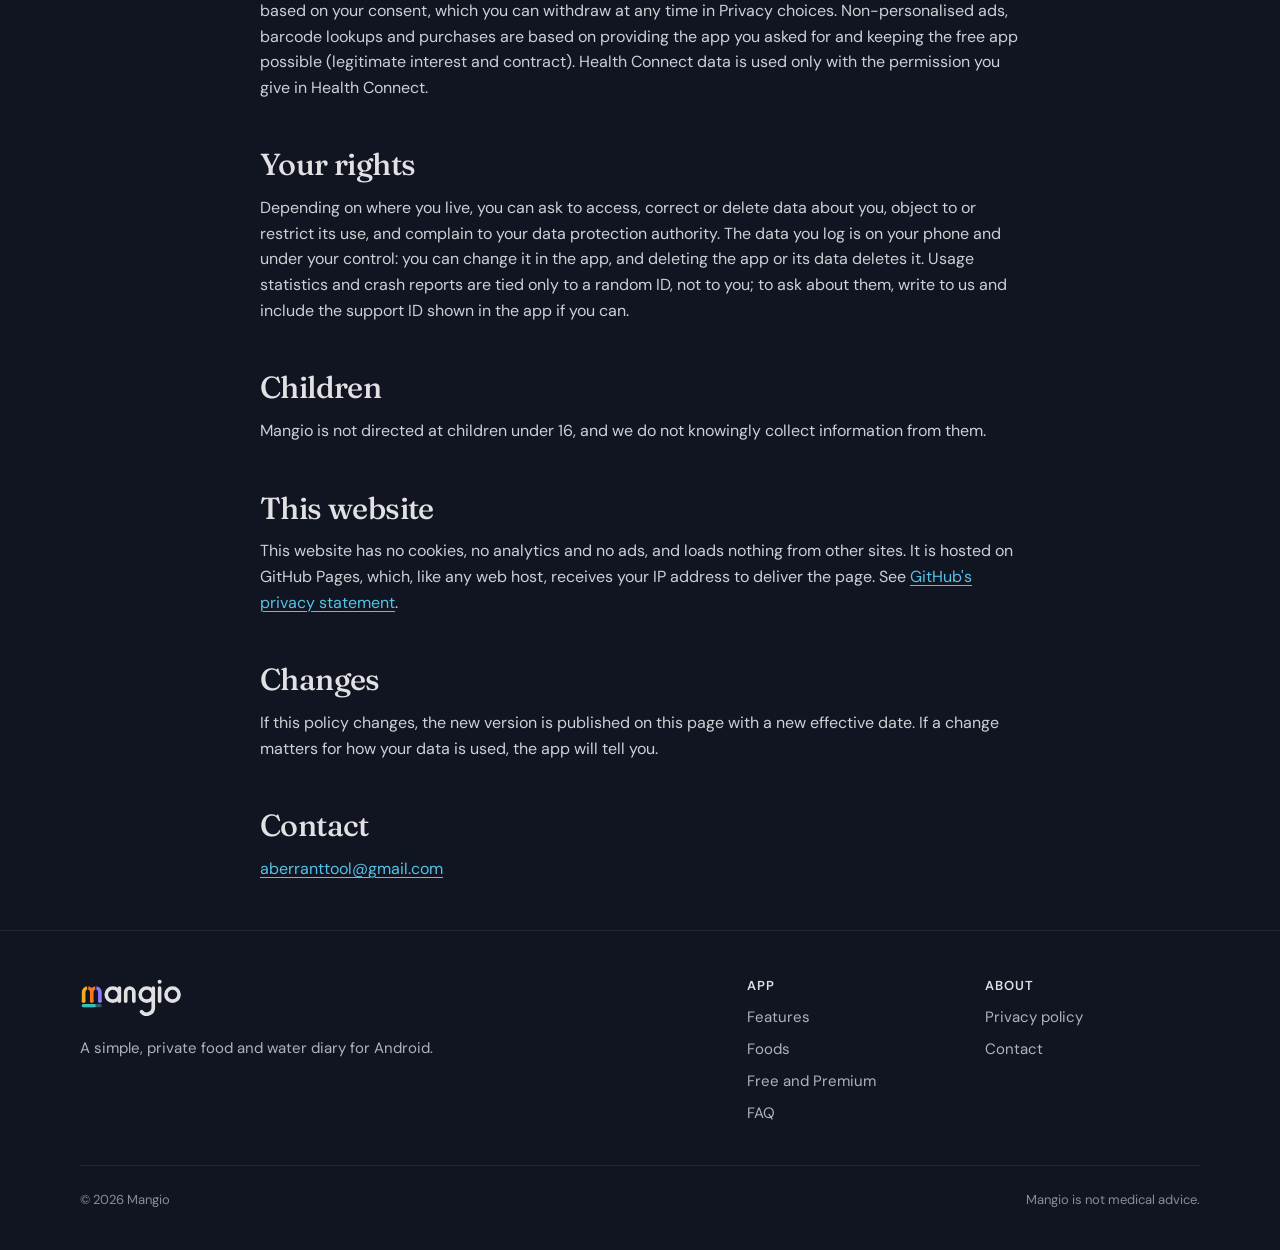
==== commit acc9e2c8: "Pixel 9 phones, Stats from 7 days to 3 months, curated foods, and the diamond for Premium. The scree" ====
--- a/privacy/index.html
+++ b/privacy/index.html
@@ -25,7 +25,7 @@
   <header class="site-header">
     <nav class="wrap nav" aria-label="Main">
       <a class="brand" href="/" aria-label="Mangio home">
-        <svg viewBox="6 10 226 76" aria-hidden="true"><use href="#wordmark"/></svg>
+        <svg viewBox="6 9 226 84" aria-hidden="true"><use href="#wordmark"/></svg>
       </a>
       <ul class="nav-links">
         <li><a href="/#features">Features</a></li>
@@ -125,7 +125,7 @@
       <div class="footer-grid">
         <div>
           <a class="brand" href="/" aria-label="Mangio home">
-            <svg viewBox="6 10 226 76" aria-hidden="true"><use href="#wordmark"/></svg>
+            <svg viewBox="6 9 226 84" aria-hidden="true"><use href="#wordmark"/></svg>
           </a>
           <p>A simple, private food and water diary for Android.</p>
         </div>
--- a/assets/css/site.css
+++ b/assets/css/site.css
@@ -207,7 +207,7 @@
 }
 
 .brand svg {
-  height: 34px;
+  height: 36px;
   width: auto;
 }
 
@@ -444,8 +444,8 @@
     display: block;
     position: absolute;
     left: 50%;
-    top: 48px;
-    transform: translateX(10%) rotate(5deg);
+    top: 56px;
+    transform: translateX(8%) rotate(5deg);
     opacity: 0.85;
   }
 
@@ -468,41 +468,44 @@
   }
 }
 
-/* Phone mockup */
+/* Phone mockup: the Pixel 9 device art from Android Studio (frame, screen, then the mask
+   with the camera hole on top). Screen rect from its layout: 1080 x 2424 at (55, 58) in 1198 x 2531. */
 .phone {
   position: relative;
-  width: min(280px, 72vw);
-  aspect-ratio: 1080 / 2280;
-  border-radius: 40px;
-  padding: 9px;
-  background: linear-gradient(160deg, #2a3150, #12162a 60%);
-  box-shadow:
-    0 0 0 1px rgba(225, 225, 228, 0.12),
-    0 30px 80px -20px rgba(0, 0, 0, 0.7),
-    0 0 90px -30px rgba(84, 195, 232, 0.35);
-}
-
-.phone::before {
-  /* Camera punch hole */
-  content: "";
+  width: min(290px, 74vw);
+  aspect-ratio: 1198 / 2531;
+  filter: drop-shadow(0 30px 50px rgba(0, 0, 0, 0.55)) drop-shadow(0 0 60px rgba(84, 195, 232, 0.16));
+}
+
+.phone .frame,
+.phone .screen,
+.phone .mask {
   position: absolute;
-  top: 17px;
-  left: 50%;
-  width: 10px;
-  height: 10px;
-  margin-left: -5px;
-  border-radius: 50%;
-  background: #05060a;
-  z-index: 2;
-}
-
-.phone img {
+  display: block;
+}
+
+.phone .frame {
+  inset: 0;
   width: 100%;
   height: 100%;
+}
+
+.phone .screen,
+.phone .mask {
+  left: 4.591%;
+  top: 2.292%;
+  width: 90.150%;
+  height: 95.772%;
+}
+
+.phone .screen {
   object-fit: cover;
-  object-position: top;
-  border-radius: 31px;
+  border-radius: 8.06% / 3.59%;
   background: var(--bg);
+}
+
+.phone .mask {
+  pointer-events: none;
 }
 
 /* Sections */
@@ -644,8 +647,45 @@
   font-size: 15px;
 }
 
-.phone-swap img {
+.phone-swap .screen {
   transition: opacity 0.25s;
+}
+
+/* 7 days / 3 months switch under the phone, shown with the trends feature */
+.phone-wrap {
+  flex-direction: column;
+  align-items: center;
+  gap: 18px;
+}
+
+.span-switch {
+  display: inline-flex;
+  padding: 4px;
+  border-radius: 999px;
+  border: 1px solid var(--line-strong);
+  background: rgba(26, 31, 56, 0.6);
+}
+
+.span-switch[hidden] {
+  display: none;
+}
+
+.span-switch button {
+  font: inherit;
+  font-size: 14px;
+  font-weight: 600;
+  color: var(--muted);
+  background: transparent;
+  border: 0;
+  border-radius: 999px;
+  padding: 8px 16px;
+  min-height: 36px;
+  cursor: pointer;
+}
+
+.span-switch button[aria-pressed="true"] {
+  background: var(--primary);
+  color: var(--on-primary);
 }
 
 @media (min-width: 900px) {
@@ -659,7 +699,7 @@
   }
 
   .phone-swap {
-    width: 300px;
+    width: 310px;
   }
 }
 
@@ -745,11 +785,54 @@
 
 @media (min-width: 900px) {
   .foods-panel {
-    grid-template-columns: 1fr 1fr;
-    align-items: center;
+    grid-template-columns: 1.25fr 1fr;
+    align-items: start;
     padding: 56px;
     gap: 56px;
   }
+}
+
+.curation {
+  list-style: none;
+  margin: 28px 0 0;
+  padding: 0;
+  display: grid;
+  gap: 18px;
+}
+
+.curation li {
+  display: grid;
+  grid-template-columns: 22px 1fr;
+  gap: 14px;
+  color: var(--muted);
+  font-size: 15px;
+}
+
+.curation li svg {
+  width: 22px;
+  height: 22px;
+  margin-top: 1px;
+}
+
+.curation strong {
+  color: var(--text);
+  font-weight: 600;
+}
+
+.foods-side h3 {
+  font-family: var(--sans);
+  font-size: 13px;
+  font-weight: 600;
+  letter-spacing: 0.08em;
+  text-transform: uppercase;
+  color: var(--muted);
+  margin-bottom: 14px;
+}
+
+.foods-side p {
+  margin-top: 18px;
+  font-size: 14px;
+  color: var(--faint);
 }
 
 /* Statement */
@@ -795,9 +878,9 @@
 }
 
 .plan.premium {
-  border-color: rgba(84, 195, 232, 0.4);
+  border-color: rgba(242, 173, 36, 0.38);
   background:
-    radial-gradient(90% 60% at 100% 0%, rgba(84, 195, 232, 0.14), transparent 70%),
+    radial-gradient(90% 60% at 100% 0%, rgba(242, 173, 36, 0.12), transparent 70%),
     var(--surface-soft);
 }
 
@@ -810,7 +893,29 @@
 }
 
 .plan.premium .tag {
-  color: var(--primary);
+  color: var(--carbs);
+  display: inline-flex;
+  align-items: center;
+  gap: 8px;
+}
+
+.diamond {
+  width: 20px;
+  height: 20px;
+  flex: none;
+}
+
+.plan .diamond-big {
+  position: absolute;
+  top: 26px;
+  right: 26px;
+  width: 44px;
+  height: 44px;
+  opacity: 0.95;
+}
+
+.plan {
+  position: relative;
 }
 
 .plan h3 {
@@ -843,7 +948,7 @@
 }
 
 .plan.premium li svg {
-  color: var(--primary);
+  color: var(--carbs);
 }
 
 .plan li small {
@@ -959,7 +1064,7 @@
 }
 
 .footer-grid .brand svg {
-  height: 36px;
+  height: 38px;
 }
 
 .footer-grid p {
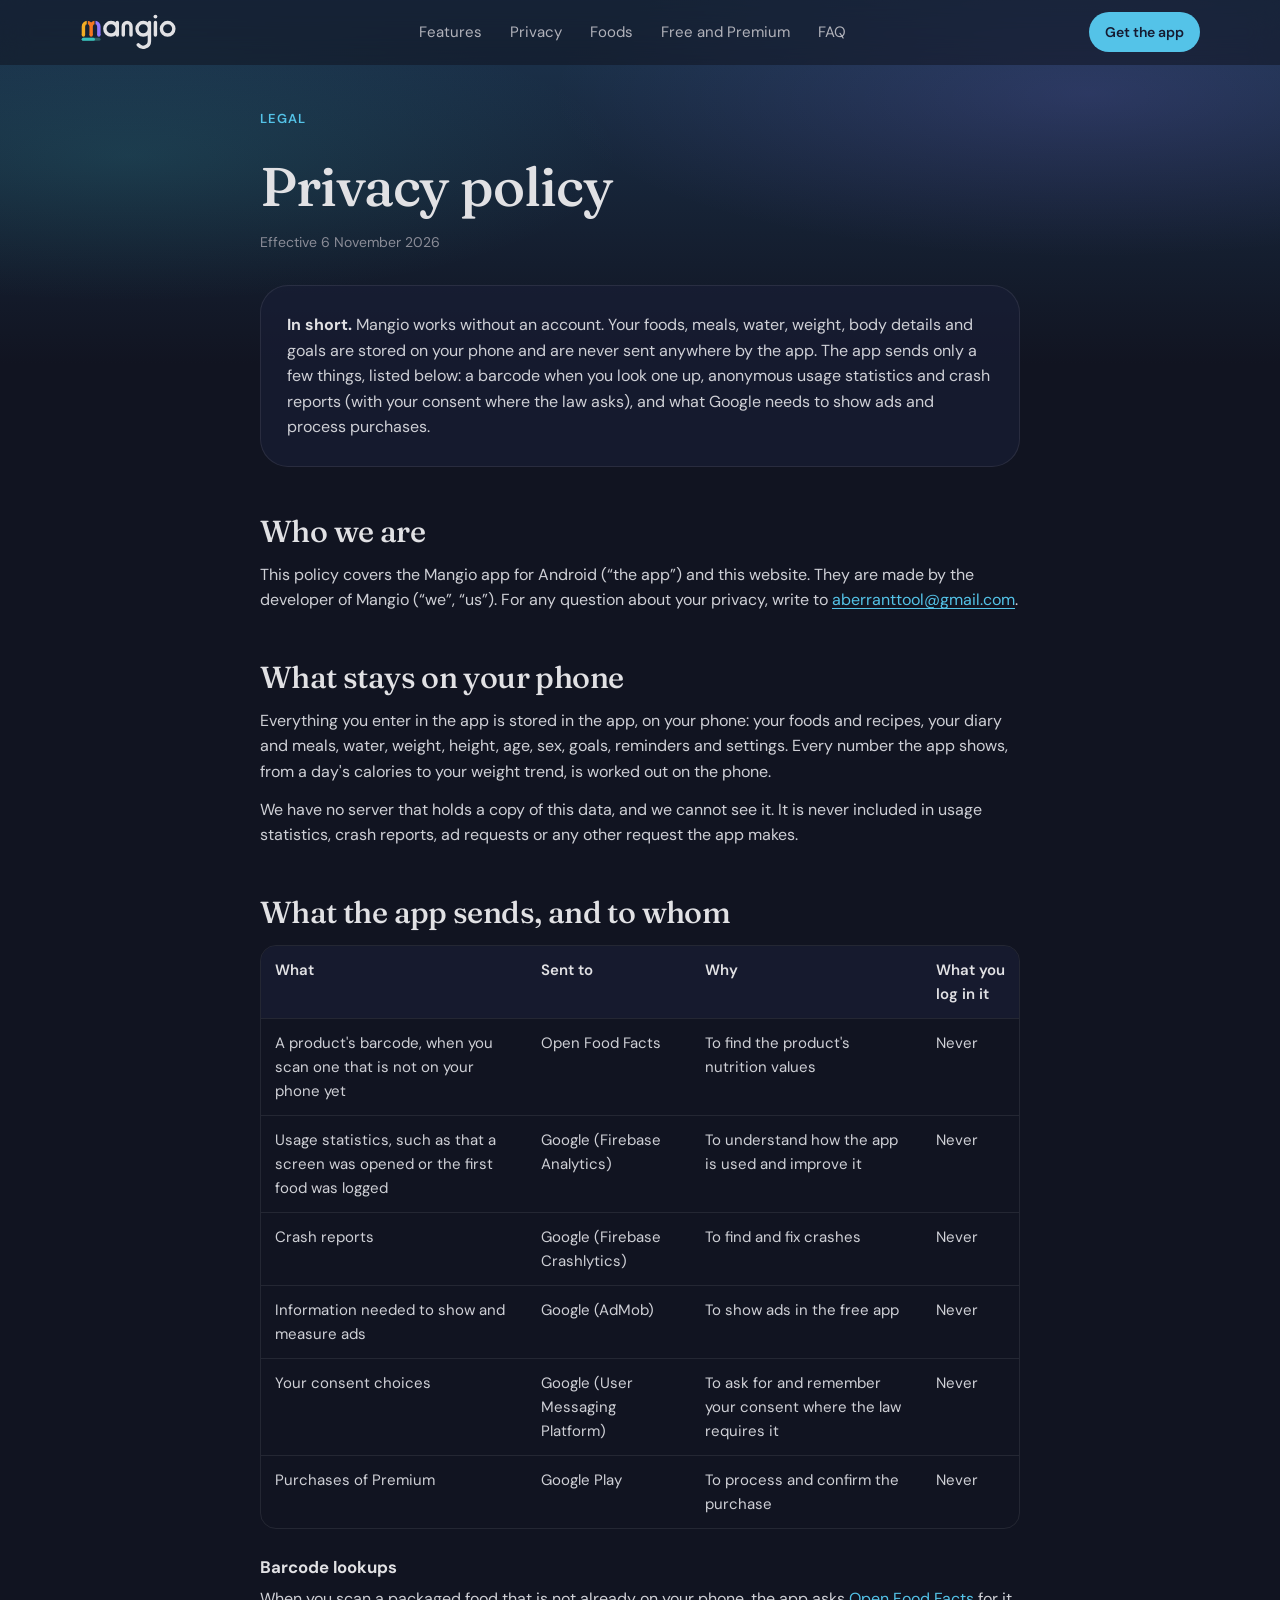
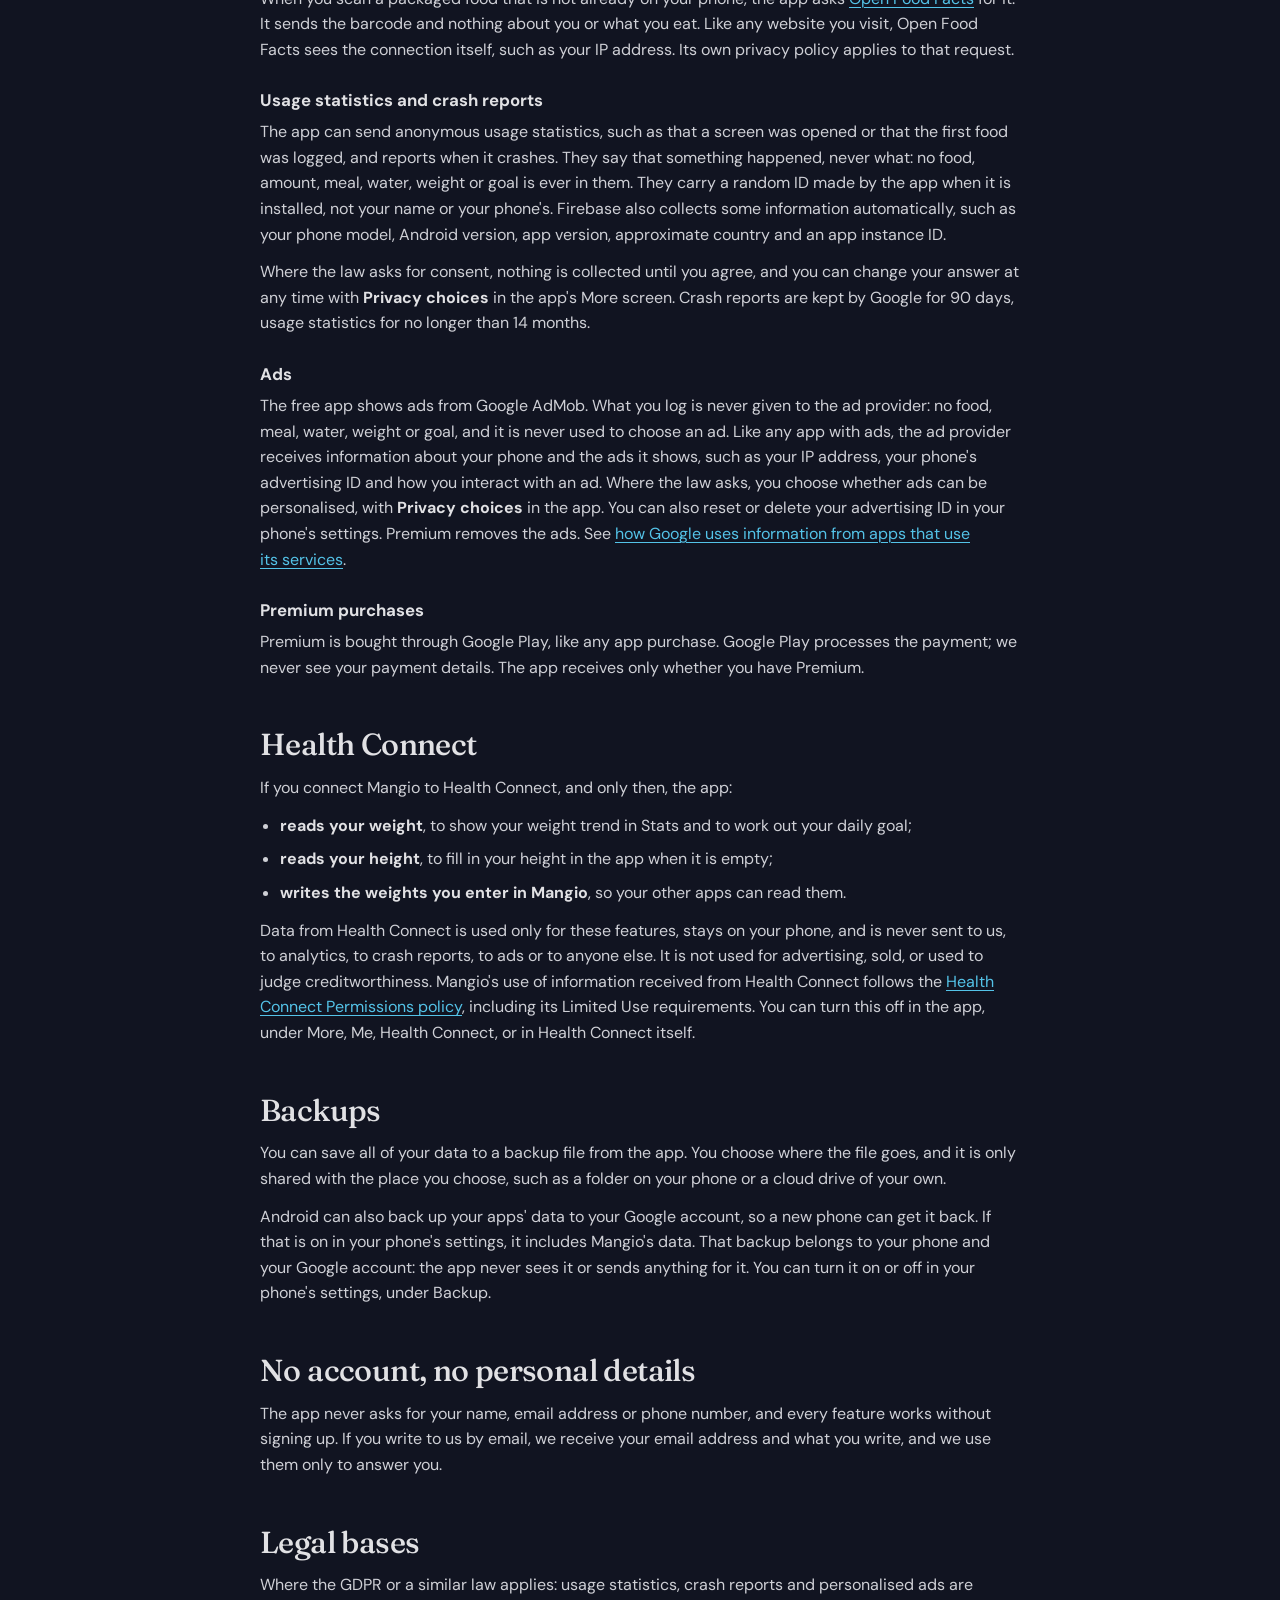
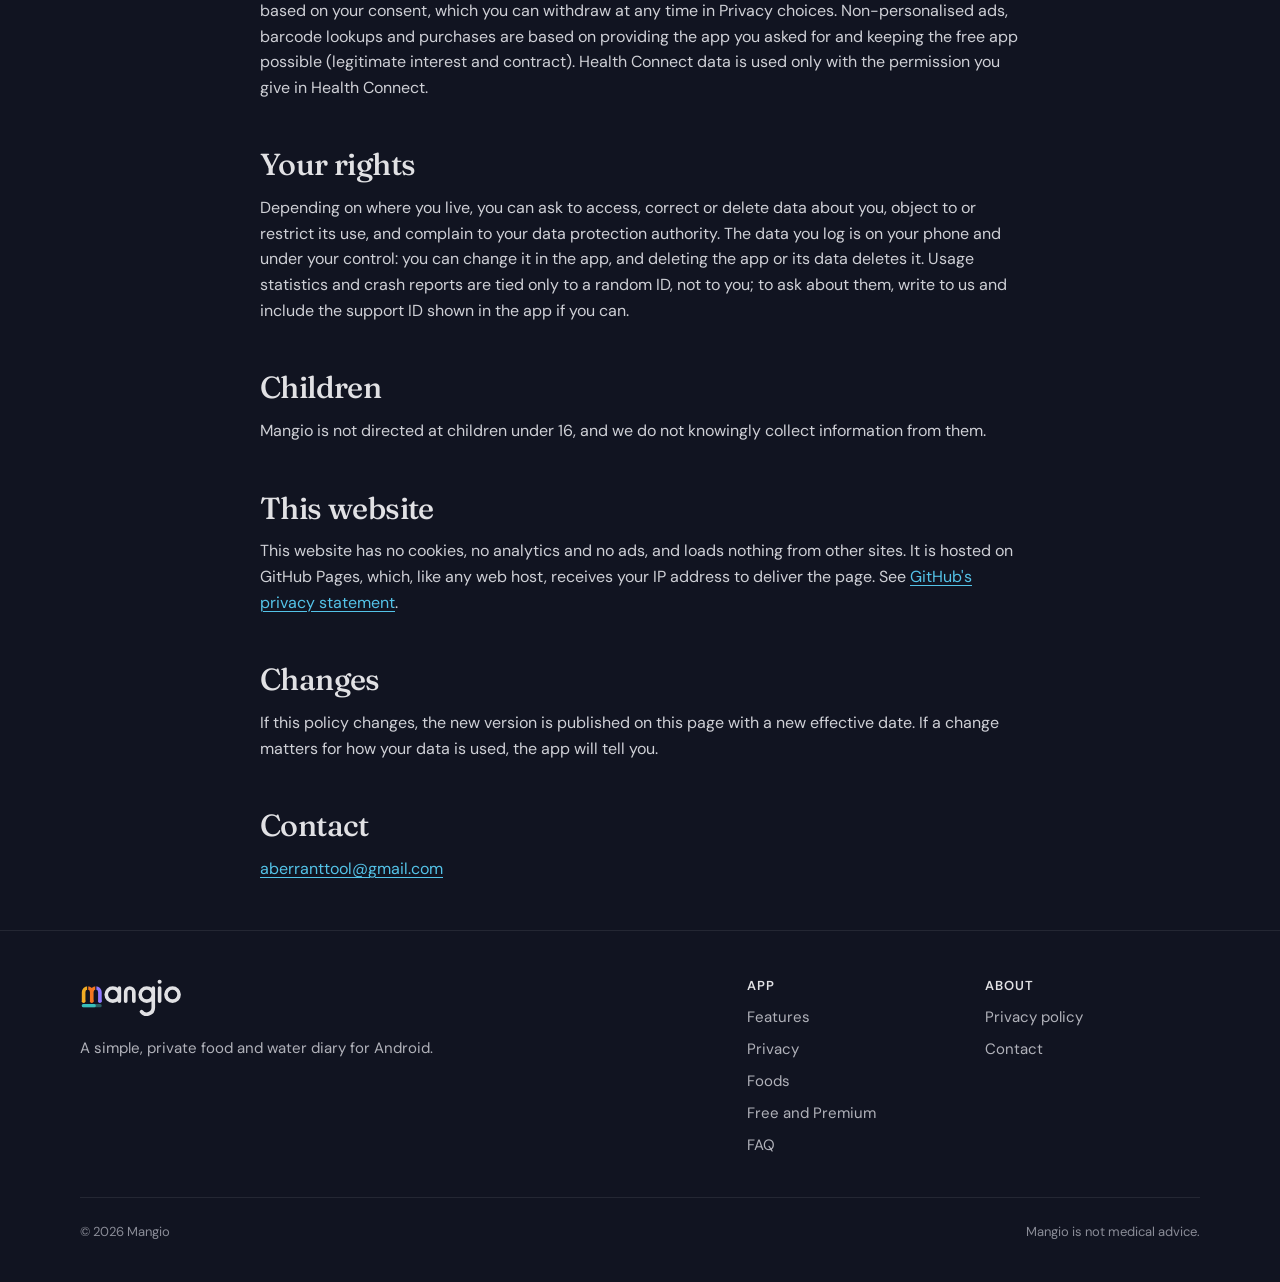
==== commit f1d8297a: "A Private by design section: four promises and everything the app sends. What you log stays on your " ====
--- a/privacy/index.html
+++ b/privacy/index.html
@@ -29,6 +29,7 @@
       </a>
       <ul class="nav-links">
         <li><a href="/#features">Features</a></li>
+        <li><a href="/#privacy">Privacy</a></li>
         <li><a href="/#foods">Foods</a></li>
         <li><a href="/#plans">Free and Premium</a></li>
         <li><a href="/#faq">FAQ</a></li>
@@ -134,6 +135,7 @@
             <h2>App</h2>
             <ul>
               <li><a href="/#features">Features</a></li>
+              <li><a href="/#privacy">Privacy</a></li>
               <li><a href="/#foods">Foods</a></li>
               <li><a href="/#plans">Free and Premium</a></li>
               <li><a href="/#faq">FAQ</a></li>
--- a/assets/css/site.css
+++ b/assets/css/site.css
@@ -383,6 +383,12 @@
   color: var(--primary);
 }
 
+.hero h1 .h1-coda {
+  display: block;
+  margin-top: 0.12em;
+  color: var(--muted);
+}
+
 .lead {
   font-size: 18px;
   color: var(--muted);
@@ -746,6 +752,117 @@
 .also p {
   font-size: 15px;
   margin-top: 6px;
+}
+
+/* The widgets card spans the grid, with the Today widget beside its text */
+.also .card.wide {
+  grid-column: 1 / -1;
+  display: grid;
+  gap: 22px;
+  align-items: center;
+}
+
+.widget-shot {
+  width: 100%;
+  max-width: 476px;
+  height: auto;
+  justify-self: center;
+  border-radius: 6.7% / 11.3%;
+  box-shadow: 0 20px 50px -18px rgba(0, 0, 0, 0.7), 0 0 0 1px rgba(225, 225, 228, 0.06);
+}
+
+@media (min-width: 760px) {
+  .also .card.wide {
+    grid-template-columns: 1fr 1.2fr;
+    gap: 40px;
+    padding: 32px;
+  }
+
+  .widget-shot {
+    justify-self: end;
+  }
+}
+
+/* Private by design */
+.promises {
+  display: grid;
+  gap: 16px;
+}
+
+@media (min-width: 640px) {
+  .promises {
+    grid-template-columns: repeat(2, 1fr);
+  }
+}
+
+@media (min-width: 1080px) {
+  .promises {
+    grid-template-columns: repeat(4, 1fr);
+  }
+}
+
+.sends {
+  margin-top: 16px;
+  display: grid;
+  gap: 20px;
+  border-color: rgba(143, 120, 255, 0.28);
+  background:
+    radial-gradient(70% 120% at 0% 0%, rgba(143, 120, 255, 0.12), transparent 70%),
+    var(--surface-soft);
+}
+
+.sends h3 {
+  font-size: 1.5rem;
+}
+
+.sends-link {
+  display: inline-block;
+  margin-top: 14px;
+  font-weight: 600;
+  text-decoration: none;
+}
+
+.sends-link::after {
+  content: " →";
+}
+
+.sends ul {
+  list-style: none;
+  margin: 0;
+  padding: 0;
+  display: grid;
+  gap: 14px;
+}
+
+.sends li {
+  position: relative;
+  padding-left: 22px;
+  color: var(--muted);
+  font-size: 15px;
+}
+
+.sends li::before {
+  content: "";
+  position: absolute;
+  left: 2px;
+  top: 0.62em;
+  width: 8px;
+  height: 8px;
+  border-radius: 50%;
+  background: var(--fat);
+}
+
+.sends li strong {
+  color: var(--text);
+  font-weight: 600;
+}
+
+@media (min-width: 900px) {
+  .sends {
+    grid-template-columns: 1fr 2fr;
+    gap: 48px;
+    padding: 36px;
+  }
 }
 
 /* Food sources */
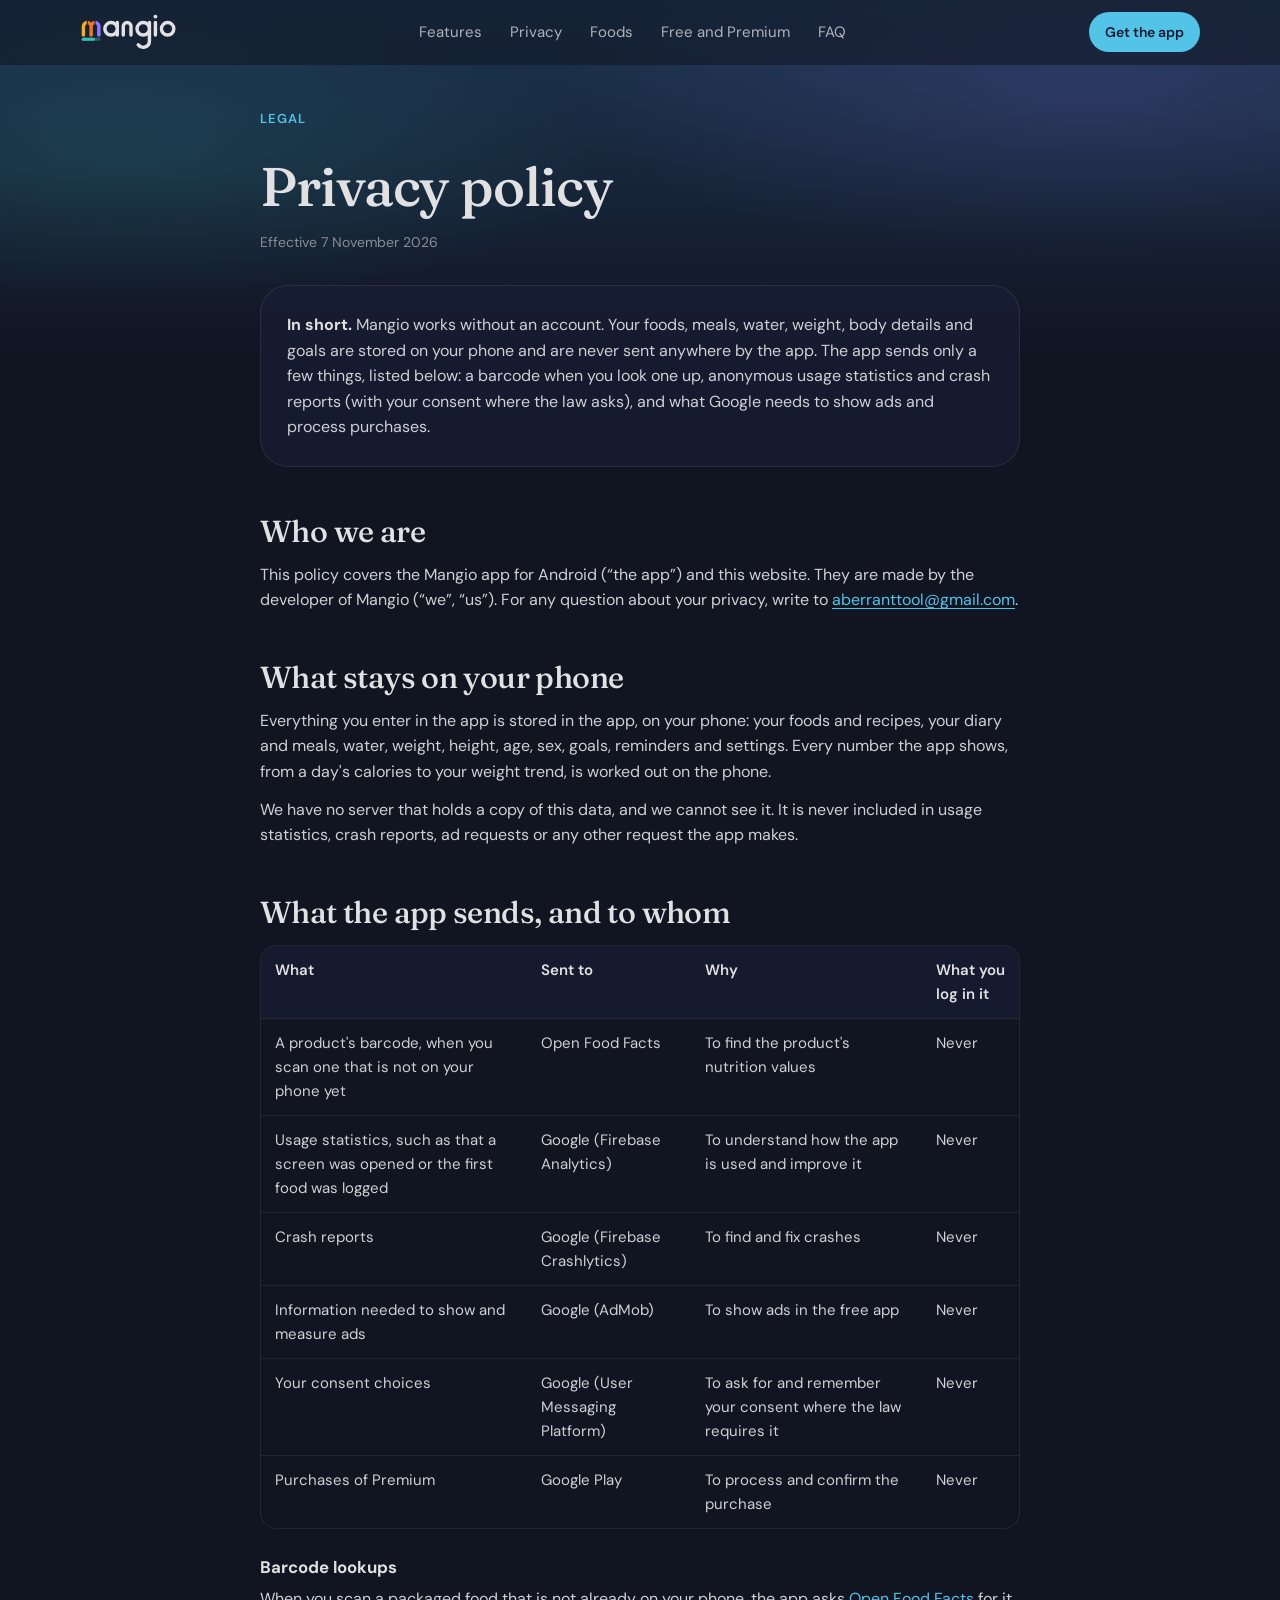
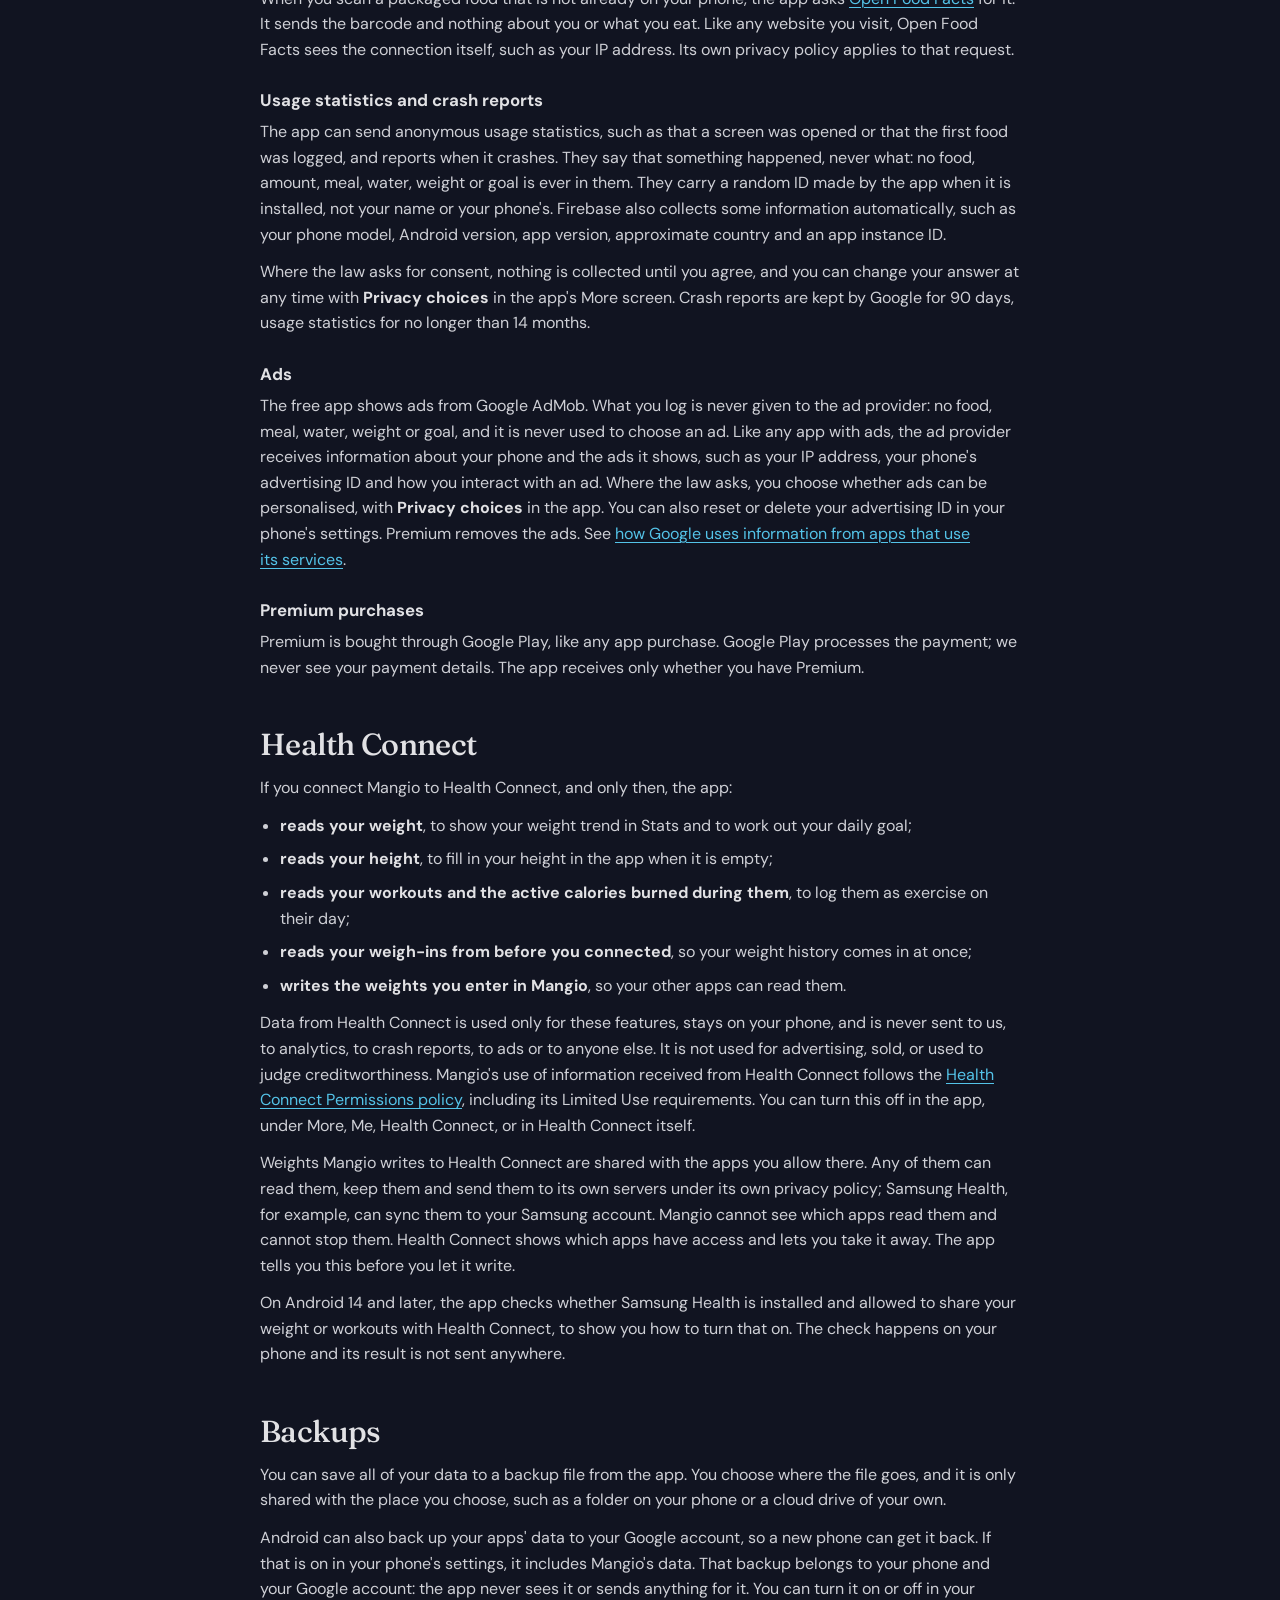
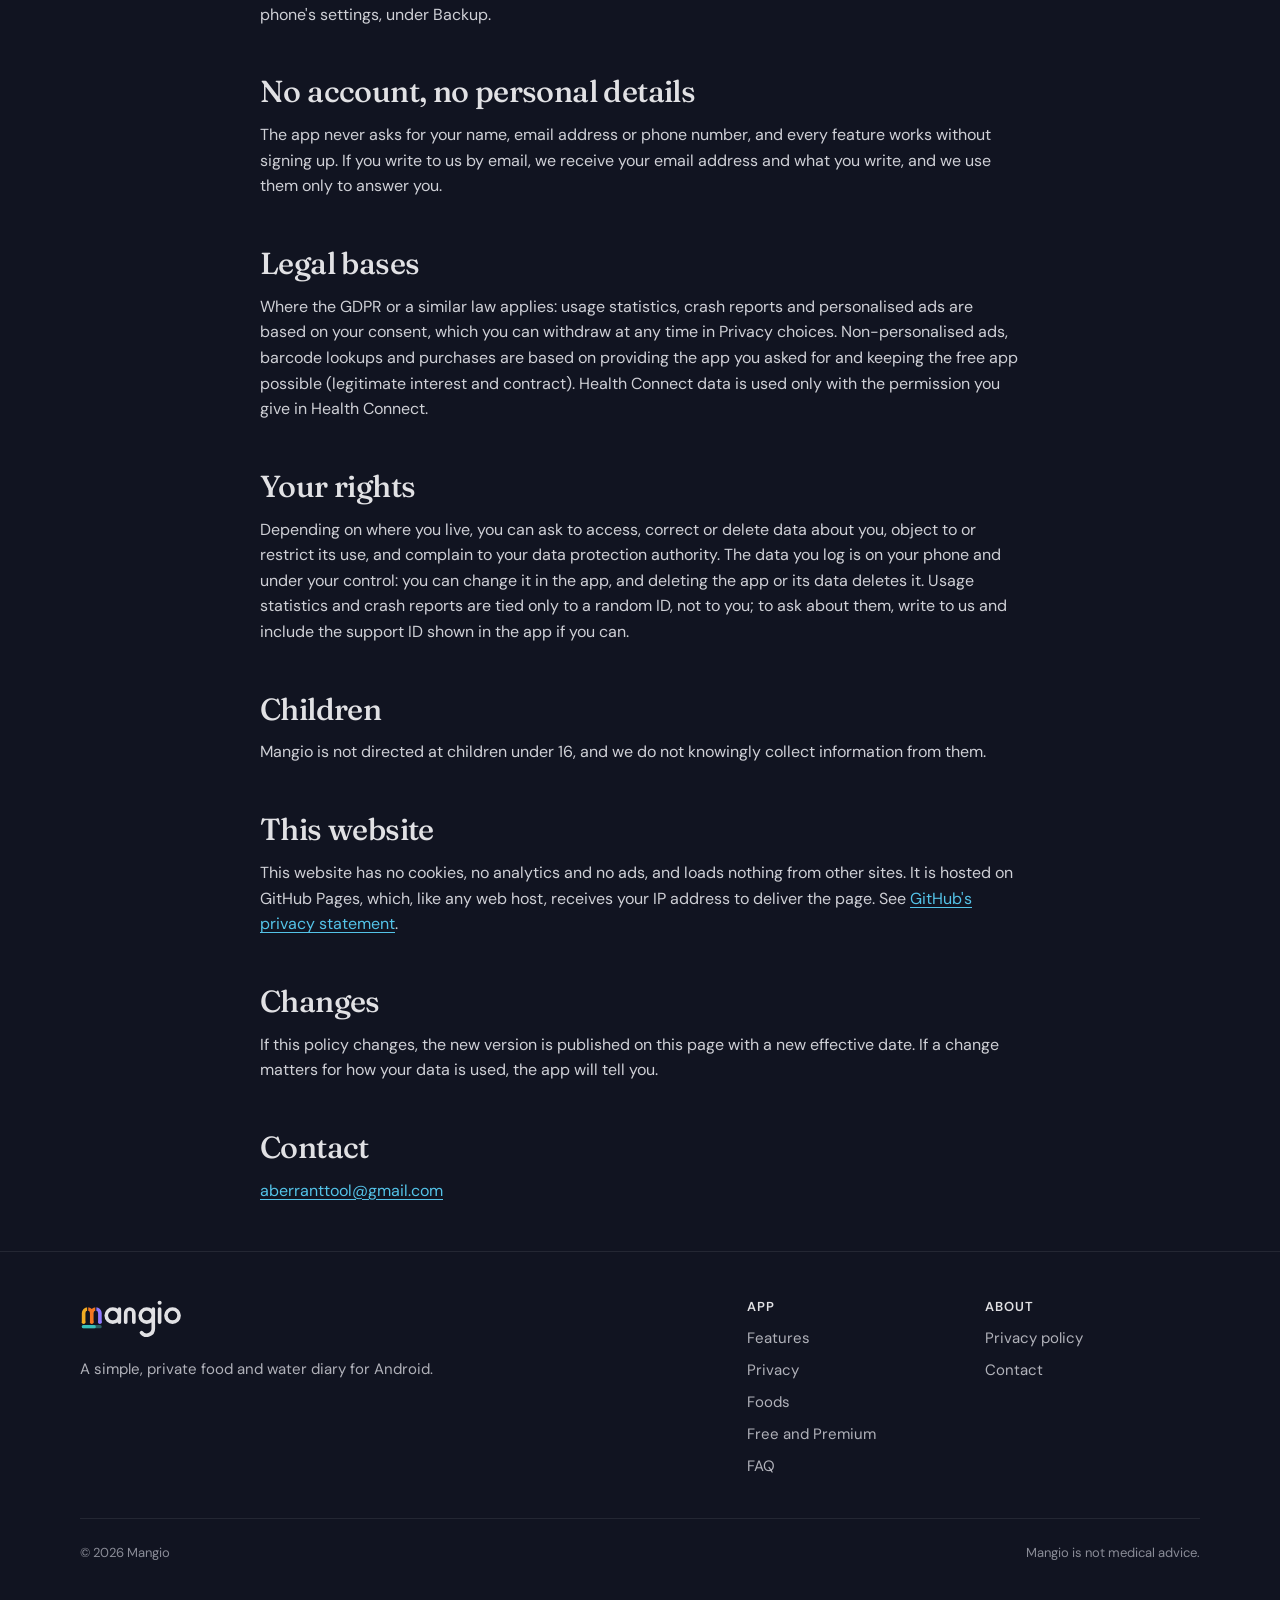
==== commit 6b170a64: "The privacy policy lists the workouts, active calories and older weigh-ins Mangio reads from Health " ====
--- a/privacy/index.html
+++ b/privacy/index.html
@@ -42,7 +42,7 @@
     <article class="doc">
       <span class="eyebrow">Legal</span>
       <h1>Privacy policy</h1>
-      <p class="updated">Effective 6 November 2026</p>
+      <p class="updated">Effective 7 November 2026</p>
 
       <div class="card summary">
         <p style="margin-top:0"><strong>In short.</strong> Mangio works without an account. Your foods, meals, water, weight, body details and goals are stored on your phone and are never sent anywhere by the app. The app sends only a few things, listed below: a barcode when you look one up, anonymous usage statistics and crash reports (with your consent where the law asks), and what Google needs to show ads and process purchases.</p>
@@ -90,9 +90,13 @@
       <ul>
         <li><strong>reads your weight</strong>, to show your weight trend in Stats and to work out your daily goal;</li>
         <li><strong>reads your height</strong>, to fill in your height in the app when it is empty;</li>
+        <li><strong>reads your workouts and the active calories burned during them</strong>, to log them as exercise on their day;</li>
+        <li><strong>reads your weigh-ins from before you connected</strong>, so your weight history comes in at once;</li>
         <li><strong>writes the weights you enter in Mangio</strong>, so your other apps can read them.</li>
       </ul>
       <p>Data from Health Connect is used only for these features, stays on your phone, and is never sent to us, to analytics, to crash reports, to ads or to anyone else. It is not used for advertising, sold, or used to judge creditworthiness. Mangio's use of information received from Health Connect follows the <a href="https://support.google.com/googleplay/android-developer/answer/12991134">Health Connect Permissions policy</a>, including its Limited Use requirements. You can turn this off in the app, under More, Me, Health Connect, or in Health Connect itself.</p>
+      <p>Weights Mangio writes to Health Connect are shared with the apps you allow there. Any of them can read them, keep them and send them to its own servers under its own privacy policy; Samsung Health, for example, can sync them to your Samsung account. Mangio cannot see which apps read them and cannot stop them. Health Connect shows which apps have access and lets you take it away. The app tells you this before you let it write.</p>
+      <p>On Android 14 and later, the app checks whether Samsung Health is installed and allowed to share your weight or workouts with Health Connect, to show you how to turn that on. The check happens on your phone and its result is not sent anywhere.</p>
 
       <h2>Backups</h2>
       <p>You can save all of your data to a backup file from the app. You choose where the file goes, and it is only shared with the place you choose, such as a folder on your phone or a cloud drive of your own.</p>
